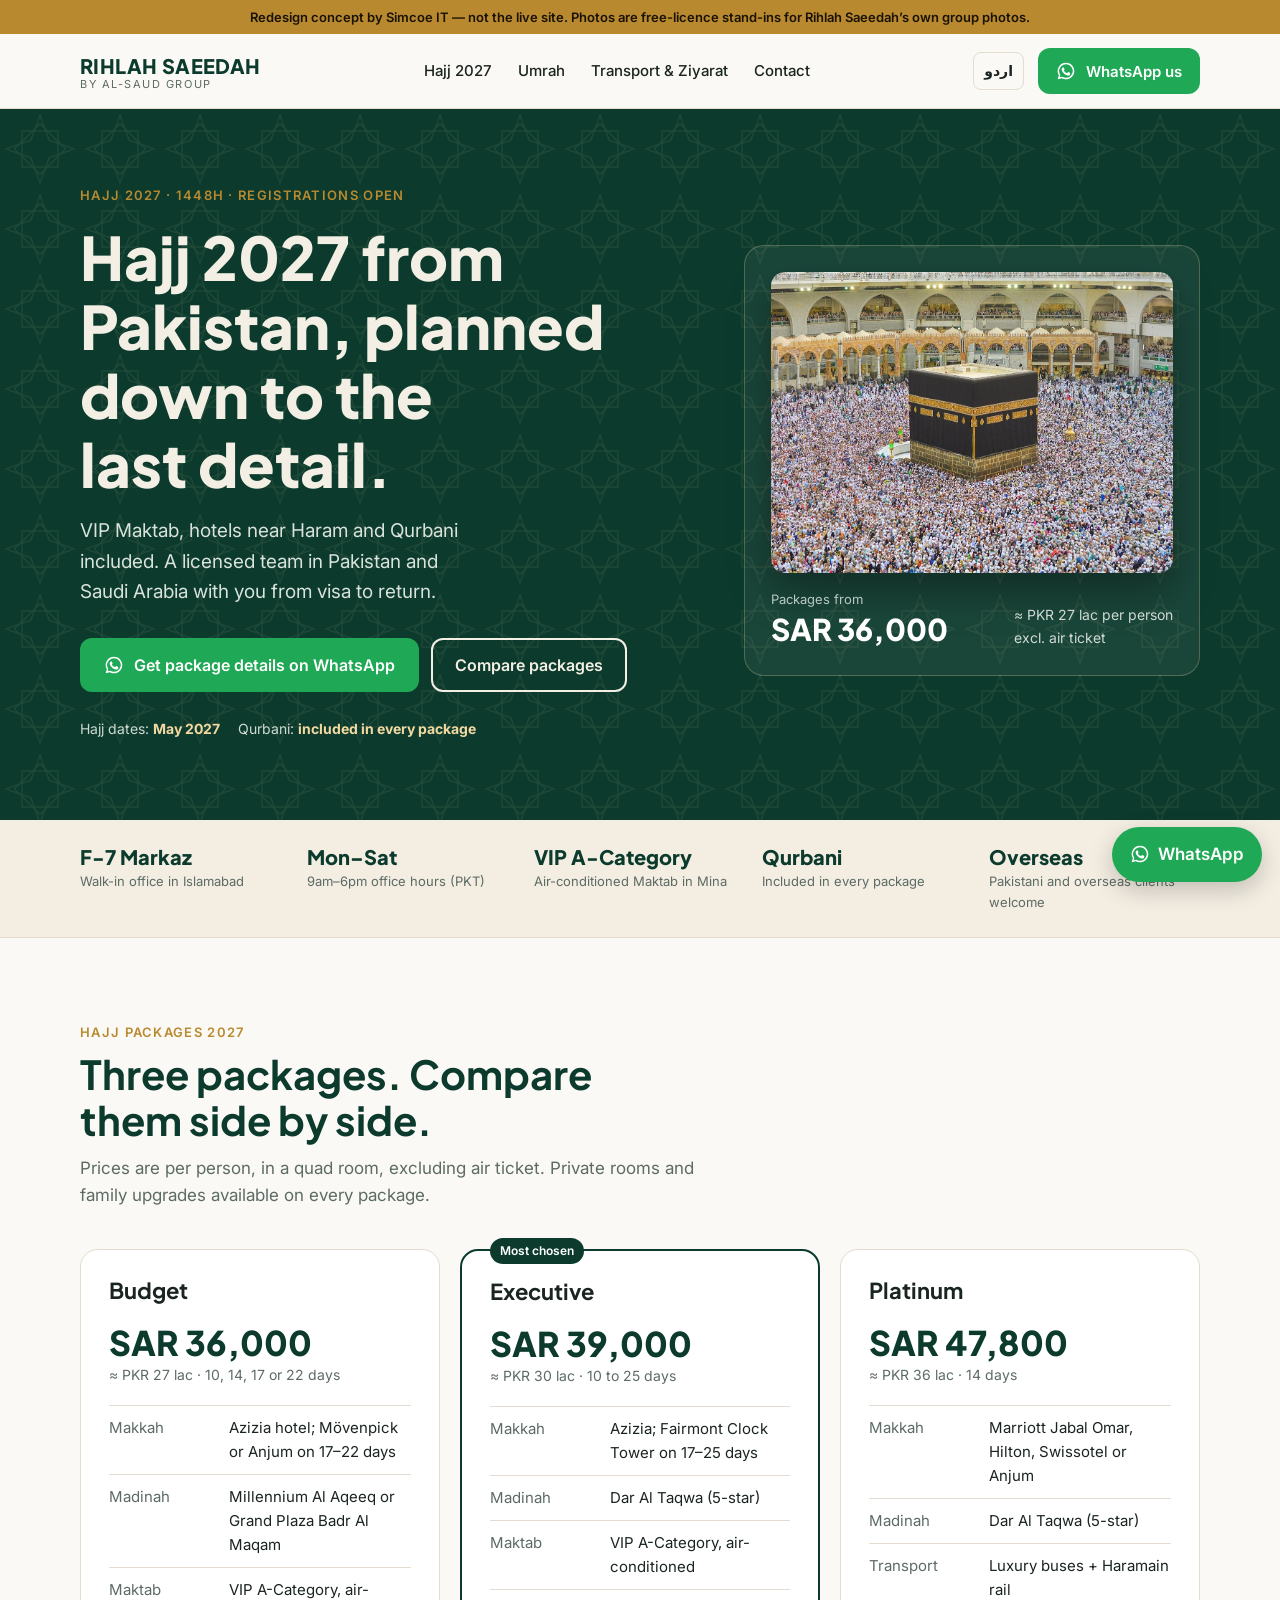
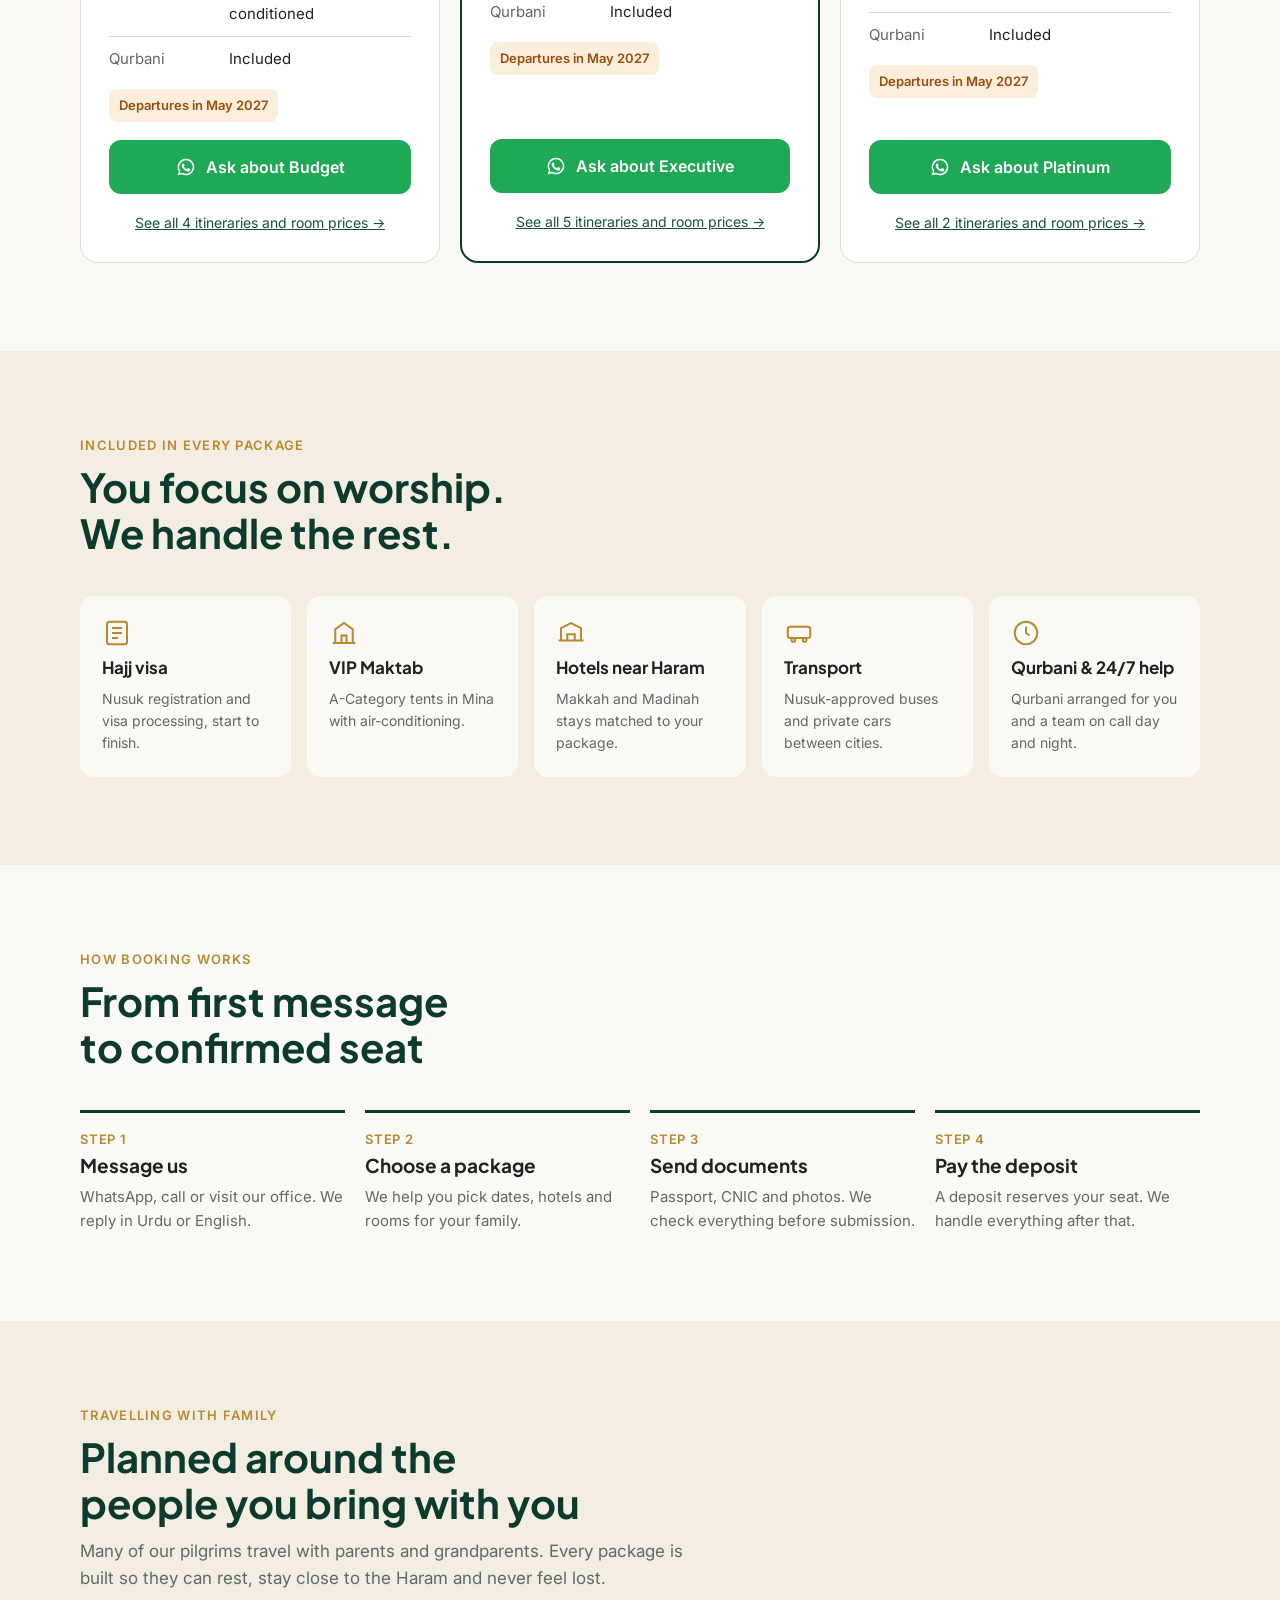
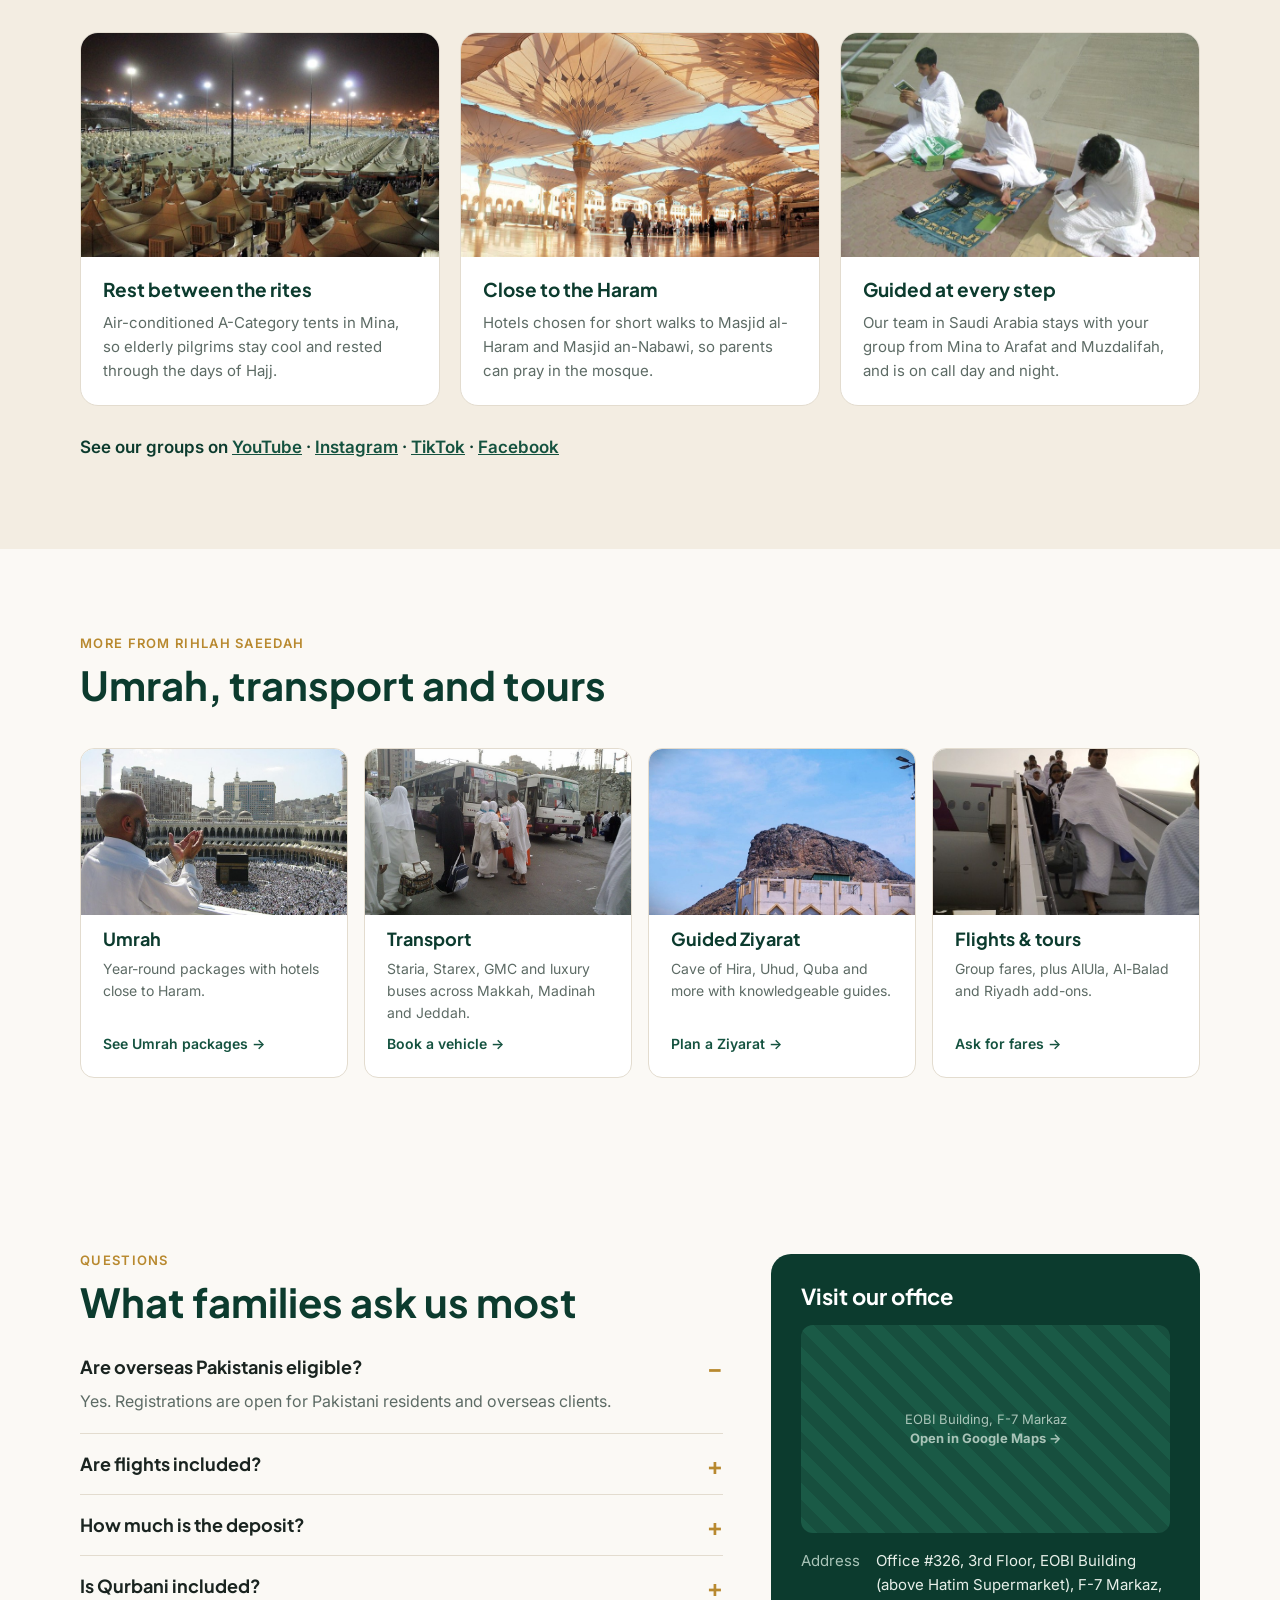
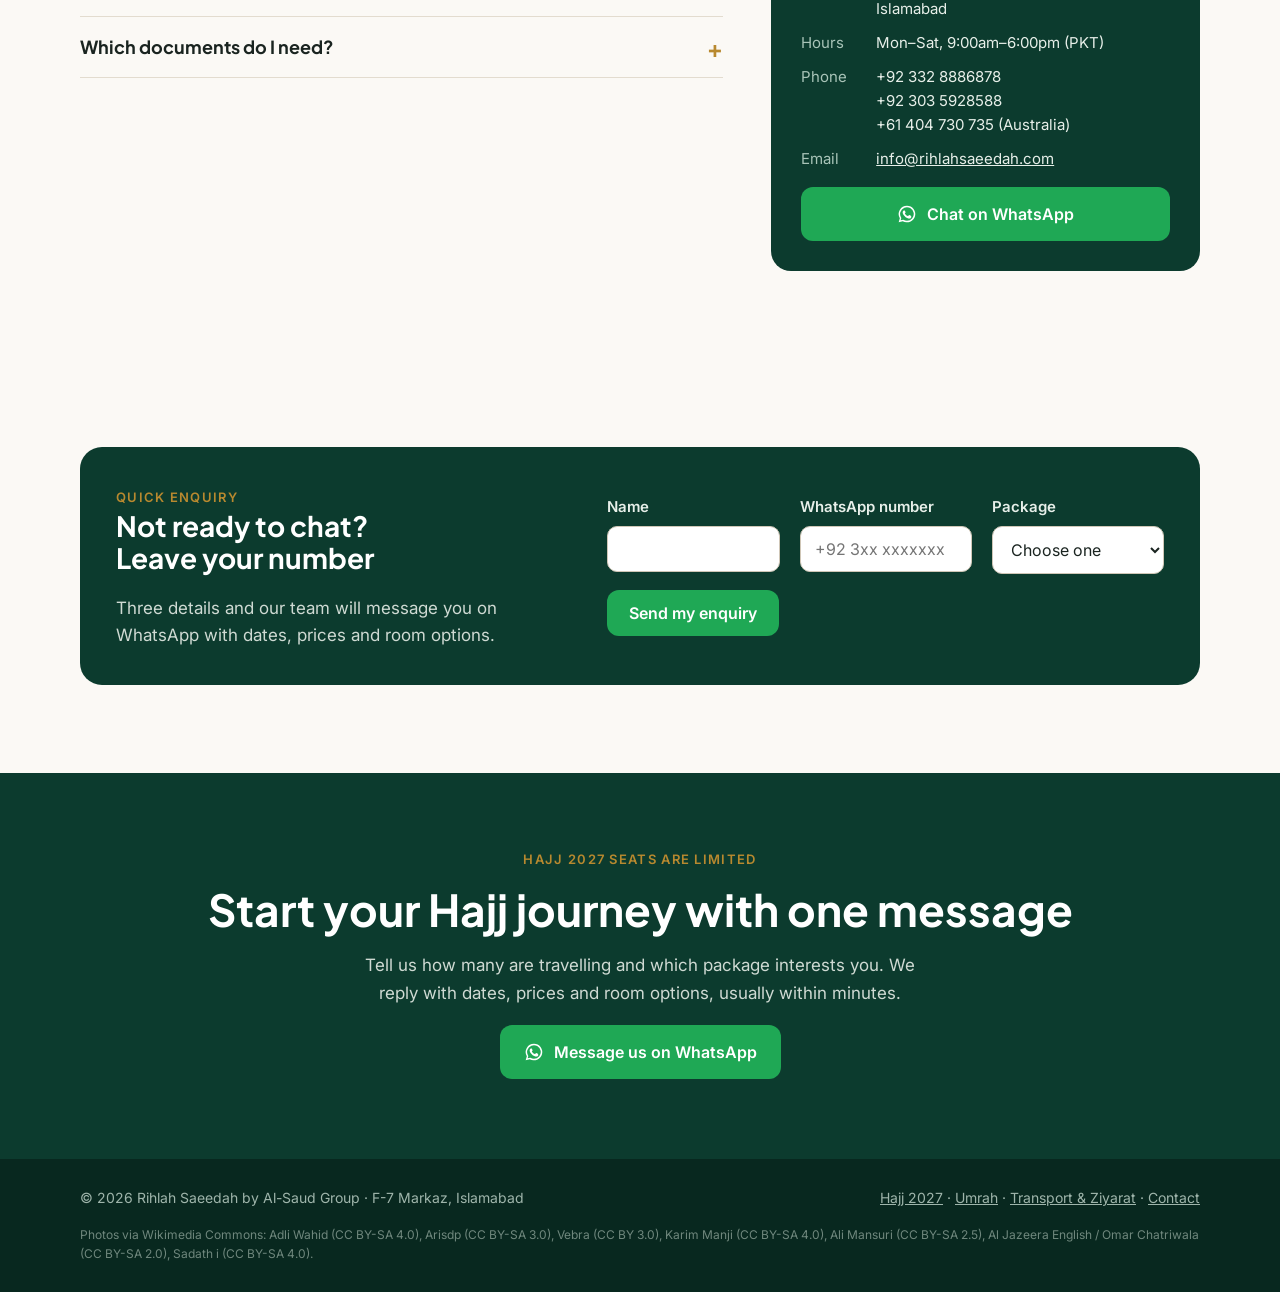
==== index.html @ 7eeea9f6 "first commit" ====
<!doctype html>
<html lang="en">
<meta charset="utf-8">
<meta name="viewport" content="width=device-width,initial-scale=1,viewport-fit=cover">
<title>Rihlah Saeedah Redesign Concept</title>
<meta name="description" content="Hajj 2027 packages from Pakistan, from SAR 36,000. VIP A-Category Maktab, hotels near Haram and Qurbani included. Office in F-7 Markaz, Islamabad.">
<meta property="og:title" content="Hajj Packages 2027 from Pakistan | Rihlah Saeedah">
<meta property="og:description" content="VIP Maktab, hotels near Haram and Qurbani included. Packages from SAR 36,000.">
<meta property="og:image" content="img/kaaba-hajj.jpg">
<link rel="preconnect" href="https://fonts.googleapis.com">
<link rel="stylesheet" href="https://fonts.googleapis.com/css2?family=Plus+Jakarta+Sans:wght@500;700;800&family=Inter:wght@400;500;600&display=swap">
<link rel="stylesheet" href="styles.css">
<meta name="robots" content="noindex, nofollow">
<!-- Visit tracking: Microsoft Clarity. Replace CLARITY_PROJECT_ID with your project ID. -->
<script>
(function(c,l,a,r,i,t,y){c[a]=c[a]||function(){(c[a].q=c[a].q||[]).push(arguments)};t=l.createElement(r);t.async=1;t.src="https://www.clarity.ms/tag/"+i;y=l.getElementsByTagName(r)[0];y.parentNode.insertBefore(t,y);})(window,document,"clarity","script","CLARITY_PROJECT_ID");
(function(){var k="demo_visitor",v=new URLSearchParams(location.search).get("v");try{if(v)sessionStorage.setItem(k,v);v=v||sessionStorage.getItem(k);}catch(e){}if(v)clarity("set","visitor",v);})();
</script>

<svg width="0" height="0" style="position:absolute" aria-hidden="true"><symbol id="wa" viewBox="0 0 24 24"><path fill="currentColor" d="M12 2a10 10 0 0 0-8.6 15.1L2 22l5-1.3A10 10 0 1 0 12 2zm0 18.2c-1.5 0-3-.4-4.3-1.2l-.3-.2-3 .8.8-2.9-.2-.3A8.2 8.2 0 1 1 12 20.2zm4.5-6.1c-.2-.1-1.5-.7-1.7-.8-.2-.1-.4-.1-.6.1l-.8 1c-.1.2-.3.2-.5.1a6.7 6.7 0 0 1-3.3-2.9c-.3-.4.2-.4.7-1.3.1-.2 0-.3 0-.4l-.8-1.8c-.2-.5-.4-.4-.6-.4h-.5c-.2 0-.4.1-.7.3-.2.3-.9.9-.9 2.2s.9 2.5 1 2.7c.1.2 1.8 2.8 4.4 3.9 1.6.7 2.3.8 3.1.6.5-.1 1.5-.6 1.7-1.2.2-.6.2-1.1.2-1.2-.1-.1-.3-.2-.5-.3z"/></symbol></svg>

<div class="concept">Redesign concept by Simcoe IT — not the live site. Photos are free-licence stand-ins for Rihlah Saeedah’s own group photos.</div>

<header class="top">
  <div class="in">
    <a class="brand" href="index.html"><b>RIHLAH SAEEDAH</b><span>by Al-Saud Group</span></a>
    <nav class="main" aria-label="Main">
      <a href="index.html#packages">Hajj 2027</a><a href="umrah.html">Umrah</a><a href="transport.html">Transport &amp; Ziyarat</a><a href="contact.html">Contact</a>
    </nav>
    <div class="hdr-actions">
      <a class="lang" href="#" lang="ur">اردو</a>
      <a class="btn btn-wa" target="_blank" rel="noopener" href="https://wa.me/923328886878?text=Assalam%20o%20Alaikum%2C%20I%20would%20like%20details%20of%20your%20Hajj%202027%20packages."><svg class="wa-ico"><use href="#wa"/></svg>WhatsApp us</a>
    </div>
  </div>
</header>

<section class="hero">
  <div class="in">
    <div>
      <span class="eyebrow">Hajj 2027 · 1448H · Registrations open</span>
      <h1>Hajj 2027 from Pakistan, planned down to the last detail.</h1>
      <p class="lead">VIP Maktab, hotels near Haram and Qurbani included. A licensed team in Pakistan and Saudi Arabia with you from visa to return.</p>
      <div class="ctas">
        <a class="btn btn-wa" target="_blank" rel="noopener" href="https://wa.me/923328886878?text=Assalam%20o%20Alaikum%2C%20I%20would%20like%20details%20of%20your%20Hajj%202027%20packages."><svg class="wa-ico"><use href="#wa"/></svg>Get package details on WhatsApp</a>
        <a class="btn btn-ghost" href="#packages">Compare packages</a>
      </div>
      <div class="deadline"><span>Hajj dates: <b>May 2027</b></span><span>Qurbani: <b>included in every package</b></span></div>
    </div>
    <div class="hero-card">
      <img class="photo" src="img/kaaba-hajj.jpg" width="1200" height="900" alt="Pilgrims performing tawaf around the Kaaba at Masjid al-Haram during Hajj">
      <div class="from"><div><small>Packages from</small><strong>SAR 36,000</strong></div><em>≈ PKR 27 lac per person<br>excl. air ticket</em></div>
    </div>
  </div>
</section>

<div class="trust">
  <div class="in">
    <div><b>F-7 Markaz</b><span>Walk-in office in Islamabad</span></div>
    <div><b>Mon–Sat</b><span>9am–6pm office hours (PKT)</span></div>
    <div><b>VIP A-Category</b><span>Air-conditioned Maktab in Mina</span></div>
    <div><b>Qurbani</b><span>Included in every package</span></div>
    <div><b>Overseas</b><span>Pakistani and overseas clients welcome</span></div>
  </div>
</div>

<section class="band" id="packages">
  <div class="in">
    <div class="head">
      <span class="eyebrow">Hajj packages 2027</span>
      <h2>Three packages. Compare them side by side.</h2>
      <p>Prices are per person, in a quad room, excluding air ticket. Private rooms and family upgrades available on every package.</p>
    </div>
    <div class="tiers">
      <article class="tier">
        <h3>Budget</h3>
        <div class="price"><b>SAR 36,000</b><span>≈ PKR 27 lac · 10, 14, 17 or 22 days</span></div>
        <ul>
          <li><i>Makkah</i>Azizia hotel; Mövenpick or Anjum on 17–22 days</li>
          <li><i>Madinah</i>Millennium Al Aqeeq or Grand Plaza Badr Al Maqam</li>
          <li><i>Maktab</i>VIP A-Category, air-conditioned</li>
          <li><i>Qurbani</i>Included</li>
        </ul>
        <span class="seats">Departures in May 2027</span>
        <a class="btn btn-wa" target="_blank" rel="noopener" href="https://wa.me/923328886878?text=Assalam%20o%20Alaikum%2C%20I%20would%20like%20details%20of%20the%20Hajj%202027%20Budget%20package."><svg class="wa-ico"><use href="#wa"/></svg>Ask about Budget</a>
        <a class="more" href="hajj-budget.html">See all 4 itineraries and room prices →</a>
      </article>
      <article class="tier feat">
        <h3>Executive</h3>
        <div class="price"><b>SAR 39,000</b><span>≈ PKR 30 lac · 10 to 25 days</span></div>
        <ul>
          <li><i>Makkah</i>Azizia; Fairmont Clock Tower on 17–25 days</li>
          <li><i>Madinah</i>Dar Al Taqwa (5-star)</li>
          <li><i>Maktab</i>VIP A-Category, air-conditioned</li>
          <li><i>Qurbani</i>Included</li>
        </ul>
        <span class="seats">Departures in May 2027</span>
        <a class="btn btn-wa" target="_blank" rel="noopener" href="https://wa.me/923328886878?text=Assalam%20o%20Alaikum%2C%20I%20would%20like%20details%20of%20the%20Hajj%202027%20Executive%20package."><svg class="wa-ico"><use href="#wa"/></svg>Ask about Executive</a>
        <a class="more" href="hajj-executive.html">See all 5 itineraries and room prices →</a>
      </article>
      <article class="tier">
        <h3>Platinum</h3>
        <div class="price"><b>SAR 47,800</b><span>≈ PKR 36 lac · 14 days</span></div>
        <ul>
          <li><i>Makkah</i>Marriott Jabal Omar, Hilton, Swissotel or Anjum</li>
          <li><i>Madinah</i>Dar Al Taqwa (5-star)</li>
          <li><i>Transport</i>Luxury buses + Haramain rail</li>
          <li><i>Qurbani</i>Included</li>
        </ul>
        <span class="seats">Departures in May 2027</span>
        <a class="btn btn-wa" target="_blank" rel="noopener" href="https://wa.me/923328886878?text=Assalam%20o%20Alaikum%2C%20I%20would%20like%20details%20of%20the%20Hajj%202027%20Platinum%20package."><svg class="wa-ico"><use href="#wa"/></svg>Ask about Platinum</a>
        <a class="more" href="hajj-platinum.html">See all 2 itineraries and room prices →</a>
      </article>
    </div>
  </div>
</section>

<section class="band included">
  <div class="in">
    <div class="head"><span class="eyebrow">Included in every package</span><h2>You focus on worship. We handle the rest.</h2></div>
    <div class="inc-grid">
      <div class="inc"><svg viewBox="0 0 24 24" fill="none" stroke="currentColor" stroke-width="1.6"><rect x="4" y="3" width="16" height="18" rx="2"/><path d="M8 8h8M8 12h8M8 16h5"/></svg><h3>Hajj visa</h3><p>Nusuk registration and visa processing, start to finish.</p></div>
      <div class="inc"><svg viewBox="0 0 24 24" fill="none" stroke="currentColor" stroke-width="1.6"><path d="M3 20h18M5 20V9l7-5 7 5v11M10 20v-6h4v6"/></svg><h3>VIP Maktab</h3><p>A-Category tents in Mina with air-conditioning.</p></div>
      <div class="inc"><svg viewBox="0 0 24 24" fill="none" stroke="currentColor" stroke-width="1.6"><path d="M4 18V8l8-4 8 4v10M2 18h20M9 18v-5h6v5"/></svg><h3>Hotels near Haram</h3><p>Makkah and Madinah stays matched to your package.</p></div>
      <div class="inc"><svg viewBox="0 0 24 24" fill="none" stroke="currentColor" stroke-width="1.6"><rect x="3" y="7" width="18" height="9" rx="2"/><circle cx="7.5" cy="17.5" r="1.5"/><circle cx="16.5" cy="17.5" r="1.5"/></svg><h3>Transport</h3><p>Nusuk-approved buses and private cars between cities.</p></div>
      <div class="inc"><svg viewBox="0 0 24 24" fill="none" stroke="currentColor" stroke-width="1.6"><circle cx="12" cy="12" r="9"/><path d="M12 7v5l3 2"/></svg><h3>Qurbani &amp; 24/7 help</h3><p>Qurbani arranged for you and a team on call day and night.</p></div>
    </div>
  </div>
</section>

<section class="band">
  <div class="in">
    <div class="head"><span class="eyebrow">How booking works</span><h2>From first message to confirmed seat</h2></div>
    <div class="steps">
      <div class="step"><h3>Message us</h3><p>WhatsApp, call or visit our office. We reply in Urdu or English.</p></div>
      <div class="step"><h3>Choose a package</h3><p>We help you pick dates, hotels and rooms for your family.</p></div>
      <div class="step"><h3>Send documents</h3><p>Passport, CNIC and photos. We check everything before submission.</p></div>
      <div class="step"><h3>Pay the deposit</h3><p>A deposit reserves your seat. We handle everything after that.</p></div>
    </div>
  </div>
</section>

<section class="band" id="reviews" style="background:var(--sand)">
  <div class="in">
    <div class="head"><span class="eyebrow">Travelling with family</span><h2>Planned around the people you bring with you</h2><p>Many of our pilgrims travel with parents and grandparents. Every package is built so they can rest, stay close to the Haram and never feel lost.</p></div>
    <div class="reviews">
      <article class="review"><img class="photo" src="img/mina.jpg" alt="Air-conditioned tents in Mina lit up at night" loading="lazy"><div class="t"><h3>Rest between the rites</h3><p>Air-conditioned A-Category tents in Mina, so elderly pilgrims stay cool and rested through the days of Hajj.</p></div></article>
      <article class="review"><img class="photo" src="img/nabawi.jpg" alt="Courtyard umbrellas at Masjid an-Nabawi, Madinah" loading="lazy"><div class="t"><h3>Close to the Haram</h3><p>Hotels chosen for short walks to Masjid al-Haram and Masjid an-Nabawi, so parents can pray in the mosque.</p></div></article>
      <article class="review"><img class="photo" src="img/arafat.jpg" alt="Young pilgrims in ihram reading Quran during Hajj" loading="lazy"><div class="t"><h3>Guided at every step</h3><p>Our team in Saudi Arabia stays with your group from Mina to Arafat and Muzdalifah, and is on call day and night.</p></div></article>
    </div>
    <p class="social">See our groups on <a href="https://youtube.com/@rihlahsaeedah">YouTube</a> · <a href="https://www.instagram.com/rihlahsaeedah">Instagram</a> · <a href="https://www.tiktok.com/@rihlah.saeedah">TikTok</a> · <a href="https://www.facebook.com/share/1G5WiChnpU/">Facebook</a></p>
  </div>
</section>

<section class="band" id="services">
  <div class="in">
    <div class="head"><span class="eyebrow">More from Rihlah Saeedah</span><h2>Umrah, transport and tours</h2></div>
    <div class="svc">
      <a href="umrah.html"><img src="img/supplicating.jpg" alt="Pilgrim making dua overlooking the Kaaba" loading="lazy"><h3>Umrah</h3><p>Year-round packages with hotels close to Haram.</p><span>See Umrah packages →</span></a>
      <a href="transport.html#vehicles"><img src="img/buses.jpg" alt="Pilgrims boarding buses in Makkah" loading="lazy"><h3>Transport</h3><p>Staria, Starex, GMC and luxury buses across Makkah, Madinah and Jeddah.</p><span>Book a vehicle →</span></a>
      <a href="transport.html#ziyarat"><img src="img/hira.jpg" alt="Jabal al-Nour, home of the Cave of Hira" loading="lazy"><h3>Guided Ziyarat</h3><p>Cave of Hira, Uhud, Quba and more with knowledgeable guides.</p><span>Plan a Ziyarat →</span></a>
      <a href="transport.html#tickets"><img src="img/jeddah.jpg" alt="Pilgrims in ihram arriving by plane in Jeddah" loading="lazy"><h3>Flights &amp; tours</h3><p>Group fares, plus AlUla, Al-Balad and Riyadh add-ons.</p><span>Ask for fares →</span></a>
    </div>
  </div>
</section>

<section class="band" id="visit">
  <div class="in two">
    <div>
      <div class="head" style="margin-bottom:12px"><span class="eyebrow">Questions</span><h2>What families ask us most</h2></div>
      <details open><summary>Are overseas Pakistanis eligible?</summary><p>Yes. Registrations are open for Pakistani residents and overseas clients.</p></details>
      <details><summary>Are flights included?</summary><p>Package prices exclude air tickets. We book group fares for you and confirm them separately.</p></details>
      <details><summary>How much is the deposit?</summary><p>A non-refundable deposit secures your booking. We confirm the exact amount and balance schedule for your package when you book.</p></details>
      <details><summary>Is Qurbani included?</summary><p>Yes, Qurbani is included in every package.</p></details>
      <details><summary>Which documents do I need?</summary><p>A machine-readable passport valid until 15 December 2027, CNIC or NICOP, your full address and contact details, next of kin’s CNIC and contact details, 4 photos (4x3 cm) and your blood group.</p></details>
    </div>
    <aside class="visit">
      <h3>Visit our office</h3>
      <a class="map" href="https://www.google.com/maps/search/?api=1&query=EOBI%20Building%2C%20F-7%20Markaz%2C%20Islamabad" target="_blank" rel="noopener"><span>EOBI Building, F-7 Markaz<br><b>Open in Google Maps →</b></span></a>
      <dl>
        <dt>Address</dt><dd>Office #326, 3rd Floor, EOBI Building (above Hatim Supermarket), F-7 Markaz, Islamabad</dd>
        <dt>Hours</dt><dd>Mon–Sat, 9:00am–6:00pm (PKT)</dd>
        <dt>Phone</dt><dd>+92 332 8886878<br>+92 303 5928588<br>+61 404 730 735 (Australia)</dd>
        <dt>Email</dt><dd><a href="mailto:info@rihlahsaeedah.com">info@rihlahsaeedah.com</a></dd>
      </dl>
      <a class="btn btn-wa" target="_blank" rel="noopener" href="https://wa.me/923328886878?text=Assalam%20o%20Alaikum%2C%20I%20would%20like%20details%20of%20your%20Hajj%202027%20packages." style="justify-content:center"><svg class="wa-ico"><use href="#wa"/></svg>Chat on WhatsApp</a>
    </aside>
  </div>
</section>

<section class="band" id="enquire">
  <div class="in"><div class="quick">
    <div><span class="eyebrow">Quick enquiry</span><h2>Not ready to chat? Leave your number</h2><p>Three details and our team will message you on WhatsApp with dates, prices and room options.</p></div>
    <div>
      <form class="enquiry" novalidate>
        <div class="fields">
          <label for="q-name">Name<input id="q-name" name="name" autocomplete="name" required></label>
          <label for="q-phone">WhatsApp number<input id="q-phone" name="phone" type="tel" inputmode="tel" placeholder="+92 3xx xxxxxxx" autocomplete="tel" required></label>
          <label for="q-pkg">Package<select id="q-pkg" name="package" required><option value="">Choose one</option><option>Budget</option><option>Executive</option><option>Platinum</option><option>Umrah</option><option>Not sure yet</option></select></label>
        </div>
        <button class="btn btn-wa" type="submit">Send my enquiry</button>
      </form>
      <div class="sent" hidden role="status"><h2>Thank you, <span class="who">there</span></h2><p>Your enquiry has reached our team. We will message you on WhatsApp soon.</p></div>
    </div>
  </div></div>
</section>

<section class="final">
  <div class="in">
    <span class="eyebrow">Hajj 2027 seats are limited</span>
    <h2>Start your Hajj journey with one message</h2>
    <p>Tell us how many are travelling and which package interests you. We reply with dates, prices and room options, usually within minutes.</p>
    <a class="btn btn-wa" target="_blank" rel="noopener" href="https://wa.me/923328886878?text=Assalam%20o%20Alaikum%2C%20I%20would%20like%20details%20of%20your%20Hajj%202027%20packages."><svg class="wa-ico"><use href="#wa"/></svg>Message us on WhatsApp</a>
  </div>
</section>

<footer><div class="in"><span>© 2026 Rihlah Saeedah by Al-Saud Group · F-7 Markaz, Islamabad</span><span><a href="index.html#packages">Hajj 2027</a> · <a href="umrah.html">Umrah</a> · <a href="transport.html">Transport &amp; Ziyarat</a> · <a href="contact.html">Contact</a></span><span class="credits">Photos via Wikimedia Commons: Adli Wahid (CC BY-SA 4.0), Arisdp (CC BY-SA 3.0), Vebra (CC BY 3.0), Karim Manji (CC BY-SA 4.0), Ali Mansuri (CC BY-SA 2.5), Al Jazeera English / Omar Chatriwala (CC BY-SA 2.0), Sadath i (CC BY-SA 4.0).</span></div></footer>

<a class="float-wa" target="_blank" rel="noopener" href="https://wa.me/923328886878?text=Assalam%20o%20Alaikum%2C%20I%20would%20like%20details%20of%20your%20Hajj%202027%20packages." aria-label="WhatsApp us"><svg class="wa-ico"><use href="#wa"/></svg><span>WhatsApp</span></a>
<script>
document.querySelectorAll('form.enquiry').forEach(function(f){f.addEventListener('submit',function(ev){ev.preventDefault();if(!f.reportValidity())return;var n=(f.querySelector('[name=name]')||{}).value||'';f.hidden=true;var ok=f.parentNode.querySelector('.sent');ok.hidden=false;var nm=ok.querySelector('.who');if(nm)nm.textContent=n.split(' ')[0]||'there';});});
</script>
---- styles.css ----
/* Concept: WhatsApp-first Hajj homepage. Deep green + warm sand + gold, geometric star pattern used only in hero and final CTA */
:root{
  --green:#0c3b2e; --green-2:#14523f; --sand:#f3ede2; --paper:#fbf9f5; --ink:#1a2420; --muted:#5d6b65; --line:#e3dccf;
  --gold:#b8892f; --wa:#1fa855;
  --display:"Plus Jakarta Sans",system-ui,sans-serif; --body:"Inter",system-ui,sans-serif;
}
*{box-sizing:border-box}
html{scroll-behavior:smooth}
body{margin:0;background:var(--paper);color:var(--ink);font:17px/1.6 var(--body)}
img{max-width:100%}
h1,h2,h3{font-family:var(--display);margin:0;line-height:1.15;text-wrap:balance}
p{margin:0}
a{color:inherit}
.in{max-width:1160px;margin:0 auto;padding-left:max(20px,env(safe-area-inset-left));padding-right:max(20px,env(safe-area-inset-right))}
.eyebrow{font:600 13px/1 var(--body);letter-spacing:.1em;text-transform:uppercase;color:var(--gold)}
.btn{display:inline-flex;align-items:center;gap:10px;padding:15px 22px;border-radius:12px;font:600 16px/1 var(--body);text-decoration:none;border:2px solid transparent;cursor:pointer}
.btn:focus-visible{outline:3px solid var(--gold);outline-offset:2px}
.btn-wa{background:var(--wa);color:#fff}
.btn-ghost{border-color:currentColor}
.wa-ico{width:20px;height:20px;flex:none}
.concept{background:var(--gold);color:#1a1205;text-align:center;font:600 13px/1.4 var(--body);padding:8px 16px}

/* header */
header.top{background:var(--paper);border-bottom:1px solid var(--line);position:sticky;top:0;z-index:20}
header.top .in{display:flex;align-items:center;justify-content:space-between;gap:20px;padding-block:14px}
.brand{display:flex;flex-direction:column;line-height:1.1;text-decoration:none}
.brand b{font:800 20px var(--display);color:var(--green);letter-spacing:.02em}
.brand span{font-size:11px;letter-spacing:.14em;text-transform:uppercase;color:var(--muted)}
nav.main{display:flex;gap:26px;font-weight:500;font-size:15px}
nav.main a{text-decoration:none}
nav.main a:hover{color:var(--green-2)}
.hdr-actions{display:flex;align-items:center;gap:14px}
.lang{font-size:14px;font-weight:600;border:1px solid var(--line);border-radius:8px;padding:7px 10px;text-decoration:none}
.hdr-actions .btn{padding:11px 16px;font-size:15px}

/* hero */
.hero{background:var(--green);color:#f4efe4;position:relative;overflow:hidden}
.hero::before{content:"";position:absolute;inset:0;opacity:.09;background-image:url("data:image/svg+xml,%3Csvg xmlns='http://www.w3.org/2000/svg' width='80' height='80' viewBox='0 0 80 80'%3E%3Cg fill='none' stroke='%23f3d9a0' stroke-width='1.2'%3E%3Cpath d='M40 6l9 25 25 9-25 9-9 25-9-25-25-9 25-9z'/%3E%3Crect x='22' y='22' width='36' height='36' transform='rotate(45 40 40)'/%3E%3Crect x='22' y='22' width='36' height='36'/%3E%3C/g%3E%3C/svg%3E")}
.hero .in{position:relative;display:grid;grid-template-columns:1.15fr .85fr;gap:48px;align-items:center;padding-block:72px 80px}
.hero h1{font-size:clamp(36px,5.4vw,60px);font-weight:800;margin-top:14px}
.hero p.lead{font-size:19px;color:#d9e3dc;max-width:34ch;margin-top:18px}
.hero .ctas{display:flex;flex-wrap:wrap;gap:12px;margin-top:30px}
.hero .btn-ghost{color:#f4efe4}
.deadline{margin-top:26px;display:flex;flex-wrap:wrap;gap:8px 18px;font-size:14px;color:#cfdad3}
.deadline b{color:#f3d9a0}
.hero-card{background:rgba(255,255,255,.06);border:1px solid rgba(243,217,160,.25);border-radius:20px;padding:26px;display:flex;flex-direction:column;gap:16px}
.photo{aspect-ratio:4/3;border-radius:14px;background:linear-gradient(160deg,#2a6b55,#0a2a20);display:grid;place-items:center;color:#a9c4b8;font-size:13px;text-align:center;padding:16px}
.from{display:flex;justify-content:space-between;align-items:end;gap:12px}
.from small{display:block;font-size:13px;color:#b9c9c1}
.from strong{font:800 30px var(--display);color:#fff}
.from em{font-style:normal;font-size:14px;color:#cfdad3}

/* trust */
.trust{background:var(--sand);border-bottom:1px solid var(--line)}
.trust .in{display:grid;grid-template-columns:repeat(5,1fr);gap:16px;padding-block:24px}
.trust div{display:flex;flex-direction:column;gap:2px}
.trust b{font:800 20px var(--display);color:var(--green)}
.trust span{font-size:13px;color:var(--muted)}

section.band{padding-block:88px}
.head{display:flex;flex-direction:column;gap:12px;max-width:640px;margin-bottom:40px}
.head h2{font-size:clamp(28px,3.6vw,40px);color:var(--green)}
.head p{color:var(--muted)}

/* packages */
.tiers{display:grid;grid-template-columns:repeat(3,1fr);gap:20px;align-items:stretch}
.tier{background:#fff;border:1px solid var(--line);border-radius:18px;padding:28px;display:flex;flex-direction:column;gap:18px}
.tier.feat{border:2px solid var(--green);position:relative}
.tier.feat::after{content:"Most chosen";position:absolute;top:-13px;left:28px;background:var(--green);color:#fff;font:600 12px/1 var(--body);padding:7px 10px;border-radius:999px}
.tier h3{font-size:22px}
.tier .price b{font:800 34px var(--display);color:var(--green)}
.tier .price span{display:block;font-size:14px;color:var(--muted)}
.tier ul{list-style:none;margin:0;padding:0;display:flex;flex-direction:column;gap:10px;font-size:15px}
.tier li{display:grid;grid-template-columns:110px 1fr;gap:10px;border-top:1px solid var(--line);padding-top:10px}
.tier li i{font-style:normal;color:var(--muted)}
.tier .btn{justify-content:center;margin-top:auto}
.tier a.more{font-size:14px;text-align:center;color:var(--green-2)}
.seats{font-size:13px;font-weight:600;color:#9b4d0b;background:#fbeedd;border-radius:8px;padding:6px 10px;width:fit-content}

/* included */
.included{background:var(--sand)}
.inc-grid{display:grid;grid-template-columns:repeat(5,1fr);gap:16px}
.inc{background:var(--paper);border-radius:14px;padding:22px;display:flex;flex-direction:column;gap:10px}
.inc svg{width:30px;height:30px;color:var(--gold)}
.inc h3{font-size:17px}
.inc p{font-size:14px;color:var(--muted)}

/* steps */
.steps{display:grid;grid-template-columns:repeat(4,1fr);gap:20px;counter-reset:s}
.step{border-top:3px solid var(--green);padding-top:18px;display:flex;flex-direction:column;gap:8px}
.step::before{counter-increment:s;content:"Step " counter(s);font:600 13px var(--body);color:var(--gold);letter-spacing:.06em;text-transform:uppercase}
.step h3{font-size:19px}
.step p{font-size:15px;color:var(--muted)}

/* reviews */
.reviews{display:grid;grid-template-columns:repeat(3,1fr);gap:20px}
.review{background:#fff;border:1px solid var(--line);border-radius:18px;overflow:hidden;display:flex;flex-direction:column}
.review .photo{border-radius:0;aspect-ratio:16/10}
img.photo{display:block;width:100%;height:auto;object-fit:cover;padding:0;background:#0a2a20}
.hero-card img.photo{box-shadow:0 18px 40px rgba(0,0,0,.35)}
.vid{position:relative;display:block}
.vid::after{content:"";position:absolute;left:50%;top:50%;width:58px;height:58px;margin:-29px 0 0 -29px;border-radius:50%;background:rgba(12,59,46,.82) url("data:image/svg+xml,%3Csvg xmlns='http://www.w3.org/2000/svg' viewBox='0 0 24 24'%3E%3Cpath fill='%23fff' d='M9 7l9 5-9 5z'/%3E%3C/svg%3E") center/26px no-repeat;box-shadow:0 6px 18px rgba(0,0,0,.3)}
.svc a img{display:block;width:calc(100% + 44px);margin:-22px -22px 6px;aspect-ratio:16/10;object-fit:cover;border-radius:13px 13px 0 0;max-width:none}
.svc a{overflow:hidden}
.credits{flex-basis:100%;font-size:12px;color:#6f877d}
.review div.t{padding:22px;display:flex;flex-direction:column;gap:10px}
.review h3{font-size:19px;color:var(--green)}
.review div.t p{font-size:15px;color:var(--muted)}
.social{margin-top:28px;font-weight:600;color:var(--green)}
.social a{color:var(--green-2)}
.review q{font-size:16px}
.review small{color:var(--muted)}
.stars{color:var(--gold);letter-spacing:2px}

/* more services */
.svc{display:grid;grid-template-columns:repeat(4,1fr);gap:16px}
.svc a{background:#fff;border:1px solid var(--line);border-radius:14px;padding:22px;text-decoration:none;display:flex;flex-direction:column;gap:8px}
.svc a:hover{border-color:var(--green)}
.svc h3{font-size:18px;color:var(--green)}
.svc p{font-size:14px;color:var(--muted)}
.svc span{font-size:14px;font-weight:600;color:var(--green-2);margin-top:auto}

/* faq + visit */
.two{display:grid;grid-template-columns:1.2fr .8fr;gap:48px}
details{border-bottom:1px solid var(--line);padding:18px 0}
summary{font:700 18px var(--display);cursor:pointer;list-style:none;display:flex;justify-content:space-between;gap:16px}
summary::after{content:"+";color:var(--gold);font-size:24px;line-height:1}
details[open] summary::after{content:"–"}
details p{color:var(--muted);margin-top:10px;font-size:16px}
.visit{background:var(--green);color:#e7efe9;border-radius:20px;padding:30px;display:flex;flex-direction:column;gap:16px;height:fit-content}
.visit h3{color:#fff;font-size:22px}
.visit dl{margin:0;display:grid;grid-template-columns:auto 1fr;gap:10px 16px;font-size:15px}
.visit dt{color:#a9c4b8}
.visit dd{margin:0}
.map{text-decoration:none;text-align:center;line-height:1.5;aspect-ratio:16/9;border-radius:12px;background:repeating-linear-gradient(45deg,#1a5a46 0 12px,#174f3e 12px 24px);display:grid;place-items:center;font-size:13px;color:#a9c4b8}

/* final */
.final{background:var(--green);color:#f4efe4;text-align:center;position:relative;overflow:hidden}
.final::before{content:"";position:absolute;inset:0;opacity:.07;background-image:inherit}
.final .in{display:flex;flex-direction:column;align-items:center;gap:18px;padding-block:80px}
.final h2{font-size:clamp(28px,4vw,44px);color:#fff}
.final p{color:#cfdad3;max-width:52ch}
footer{background:#08281f;color:#9fb5ab;font-size:14px}
footer .in{display:flex;flex-wrap:wrap;justify-content:space-between;gap:16px;padding-block:28px}

.float-wa{position:fixed;right:max(18px,env(safe-area-inset-right));bottom:max(18px,env(safe-area-inset-bottom));background:var(--wa);color:#fff;border-radius:999px;padding:14px 18px;display:flex;align-items:center;gap:8px;font-weight:600;text-decoration:none;box-shadow:0 8px 24px rgba(0,0,0,.2);z-index:30}

@media (max-width:980px){
  nav.main{display:none}
  .hero .in,.two{grid-template-columns:1fr}
  .tiers,.reviews{grid-template-columns:1fr}
  .inc-grid{grid-template-columns:repeat(2,1fr)}
  .steps,.svc{grid-template-columns:repeat(2,1fr)}
  .trust .in{grid-template-columns:repeat(3,1fr)}
}
@media (max-width:560px){
  .hero .in{padding-block:44px 52px}
  .hdr-actions .btn{display:none}
  .trust .in{grid-template-columns:repeat(2,1fr)}
  .steps,.svc,.inc-grid{grid-template-columns:1fr}
  section.band{padding-block:60px}
  .float-wa span{display:none}
}
@media (prefers-reduced-motion:reduce){html{scroll-behavior:auto}}

/* ---- inner pages ---- */
nav.main a[aria-current]{color:var(--green);font-weight:700;box-shadow:inset 0 -2px 0 var(--gold)}
footer a{color:inherit}
.phero{background:var(--green);color:#f4efe4;position:relative;overflow:hidden}
.phero::before{content:"";position:absolute;inset:0;opacity:.09;background-image:url("data:image/svg+xml,%3Csvg xmlns='http://www.w3.org/2000/svg' width='80' height='80' viewBox='0 0 80 80'%3E%3Cg fill='none' stroke='%23f3d9a0' stroke-width='1.2'%3E%3Cpath d='M40 6l9 25 25 9-25 9-9 25-9-25-25-9 25-9z'/%3E%3Crect x='22' y='22' width='36' height='36' transform='rotate(45 40 40)'/%3E%3Crect x='22' y='22' width='36' height='36'/%3E%3C/g%3E%3C/svg%3E")}
.phero .in{position:relative;display:grid;grid-template-columns:1.2fr .8fr;gap:48px;align-items:center;padding-block:48px 60px}
.phero h1{font-size:clamp(32px,4.6vw,52px);font-weight:800;margin-top:12px}
.phero .lead{font-size:18px;color:#d9e3dc;margin-top:14px;max-width:52ch}
.phero .ctas{display:flex;flex-wrap:wrap;gap:12px;margin-top:26px}
.phero .btn-ghost{color:#f4efe4}
.phero img.photo{border-radius:16px;box-shadow:0 18px 40px rgba(0,0,0,.35)}
.crumbs{font-size:14px;color:#a9c4b8;margin-bottom:18px}
.crumbs a{color:#d9e3dc}
.facts{display:grid;grid-template-columns:repeat(2,1fr);gap:12px;margin-top:26px}
.facts div{background:rgba(255,255,255,.07);border:1px solid rgba(243,217,160,.22);border-radius:12px;padding:12px 14px}
.facts small{display:block;font-size:12px;letter-spacing:.08em;text-transform:uppercase;color:#cdb47d}
.facts b{font:700 16px/1.35 var(--display);color:#fff}
.chips{background:var(--paper);border-bottom:1px solid var(--line);position:sticky;top:73px;z-index:15}
.chips .in{display:flex;gap:10px;align-items:center;overflow-x:auto;padding-block:12px;scrollbar-width:none}
.chips span{font-size:13px;color:var(--muted);white-space:nowrap;margin-right:4px}
.chips a{flex:none;text-decoration:none;border:1px solid var(--line);background:#fff;border-radius:999px;padding:8px 14px;font-weight:600;font-size:14px;color:var(--green);white-space:nowrap}
.chips a small{font-weight:500;color:var(--muted);margin-left:6px}
.chips a:hover{border-color:var(--green)}
.itins{display:flex;flex-direction:column;gap:28px}
.itin{background:#fff;border:1px solid var(--line);border-radius:20px;overflow:hidden;scroll-margin-top:140px}
.itin-head{display:flex;justify-content:space-between;align-items:end;gap:20px;flex-wrap:wrap;padding:26px 28px;border-bottom:1px solid var(--line);background:linear-gradient(180deg,#fff,#fcfaf6)}
.itin-head h2{font-size:30px;color:var(--green);margin-top:6px}
.itin-price{text-align:right}
.itin-price small{display:block;font-size:13px;color:var(--muted)}
.itin-price b{font:800 28px var(--display);color:var(--green)}
.itin-body{display:grid;grid-template-columns:1.05fr .95fr;gap:36px;padding:28px}
.itin-body h3{font-size:16px;color:var(--muted);font-family:var(--body);font-weight:600;margin-bottom:14px}
.timeline{list-style:none;margin:0;padding:0;border-left:2px solid var(--line);margin-left:6px}
.timeline li{position:relative;display:grid;grid-template-columns:130px 1fr;gap:14px;padding:0 0 18px 22px}
.timeline li::before{content:"";position:absolute;left:-7px;top:5px;width:12px;height:12px;border-radius:50%;background:#fff;border:2px solid var(--green-2)}
.timeline li.hajjday::before{background:var(--gold);border-color:var(--gold)}
.timeline li.hajjday .what b{color:#8a6420}
.timeline b{display:block;font-size:15px}
.timeline small{display:block;font-size:13px;color:var(--muted);margin-top:2px}
table.prices{width:100%;border-collapse:collapse;font-size:15px;margin-bottom:22px}
table.prices caption{text-align:left;font-weight:600;color:var(--muted);font-size:14px;padding-bottom:8px}
table.prices th,table.prices td{padding:10px 8px;border-bottom:1px solid var(--line);text-align:left}
table.prices thead th{font-size:12px;letter-spacing:.06em;text-transform:uppercase;color:var(--muted);font-weight:600}
table.prices tbody th{font-weight:600}
table.prices td:last-child{color:var(--muted);white-space:nowrap}
.itin .btn{width:100%;justify-content:center}
.note{font-size:14px;color:var(--muted);background:var(--sand);border-radius:12px;padding:16px 18px}
.svc.two-up{grid-template-columns:repeat(2,1fr)}
.svc a .eyebrow{margin-bottom:-2px}
.inc-grid.three{grid-template-columns:repeat(3,1fr)}
.inc-grid.four{grid-template-columns:repeat(4,1fr)}
.split{display:grid;grid-template-columns:1.1fr .9fr;gap:48px;align-items:center}
.split img.photo{border-radius:16px}
.split .btn{margin-top:24px}
.lists{display:grid;grid-template-columns:1fr 1fr;gap:24px}
.lists h3,.ticks{font-size:18px;color:var(--green)}
.lists ul,.ticks{margin:10px 0 0;padding-left:20px;color:var(--ink);font-size:16px;display:flex;flex-direction:column;gap:6px}
.ticks{font:400 16px var(--body);color:var(--ink)}
@media (max-width:980px){
  .phero .in,.split,.itin-body{grid-template-columns:1fr}
  .svc.two-up,.inc-grid.three,.inc-grid.four{grid-template-columns:repeat(2,1fr)}
  .chips{top:69px}
}
@media (max-width:560px){
  .facts,.svc.two-up,.inc-grid.three,.inc-grid.four,.lists{grid-template-columns:1fr}
  .itin-head,.itin-body{padding:20px}
  .itin-price{text-align:left}
  .timeline li{grid-template-columns:1fr;gap:2px}
  table.prices{font-size:14px}
  table.prices th,table.prices td{padding:9px 5px}
  .chips{top:61px}
}
.band:not(.included) .inc{background:#fff;border:1px solid var(--line)}
@media (max-width:560px){table.prices thead th:nth-child(3),table.prices td:nth-child(3){display:none}table.prices td b{white-space:nowrap}}

/* ---- forms ---- */
.phero.slim .in{grid-template-columns:1fr;padding-block:44px 52px}
.contact-grid{display:grid;grid-template-columns:1.3fr .7fr;gap:40px;align-items:start}
.formcard{background:#fff;border:1px solid var(--line);border-radius:20px;padding:32px}
.formcard h2,.quick h2{font-size:28px;color:var(--green);margin-bottom:20px}
.fields{display:grid;grid-template-columns:1fr 1fr;gap:18px 20px;margin-bottom:22px}
.fields label{display:flex;flex-direction:column;gap:7px;font-size:15px;font-weight:600;color:var(--ink);min-width:0}
.fields label.full{grid-column:1/-1}
.fields small{font-weight:400;color:var(--muted)}
.fields input,.fields select,.fields textarea{font:16px var(--body);color:var(--ink);background:var(--paper);border:1px solid #cfc6b6;border-radius:10px;padding:12px 14px;width:100%}
.fields input:focus,.fields select:focus,.fields textarea:focus{outline:3px solid rgba(184,137,47,.35);border-color:var(--gold)}
.enquiry .btn{border:0}
.fine{font-size:13px;color:var(--muted);margin-top:12px}
.sent{display:flex;flex-direction:column;gap:14px;align-items:flex-start}
.sent h2{font-size:28px;color:var(--green)}
.contact-grid .visit .map{text-decoration:none}
.quick{background:var(--green);color:#e7efe9;border-radius:22px;padding:36px;display:grid;grid-template-columns:.9fr 1.1fr;gap:36px;align-items:center}
.quick h2{color:#fff}
.quick p{color:#cfdad3}
.quick .fields{grid-template-columns:1fr 1fr 1fr;margin-bottom:16px}
.quick .fields label{color:#e7efe9}
.quick .fields input,.quick .fields select{background:#fff}
.quick .sent h2{color:#fff}
@media (max-width:980px){.contact-grid,.quick{grid-template-columns:1fr}.quick .fields{grid-template-columns:1fr}}
@media (max-width:560px){.fields{grid-template-columns:1fr}.formcard{padding:22px}.quick{padding:24px}}
.sent[hidden],form[hidden]{display:none!important}
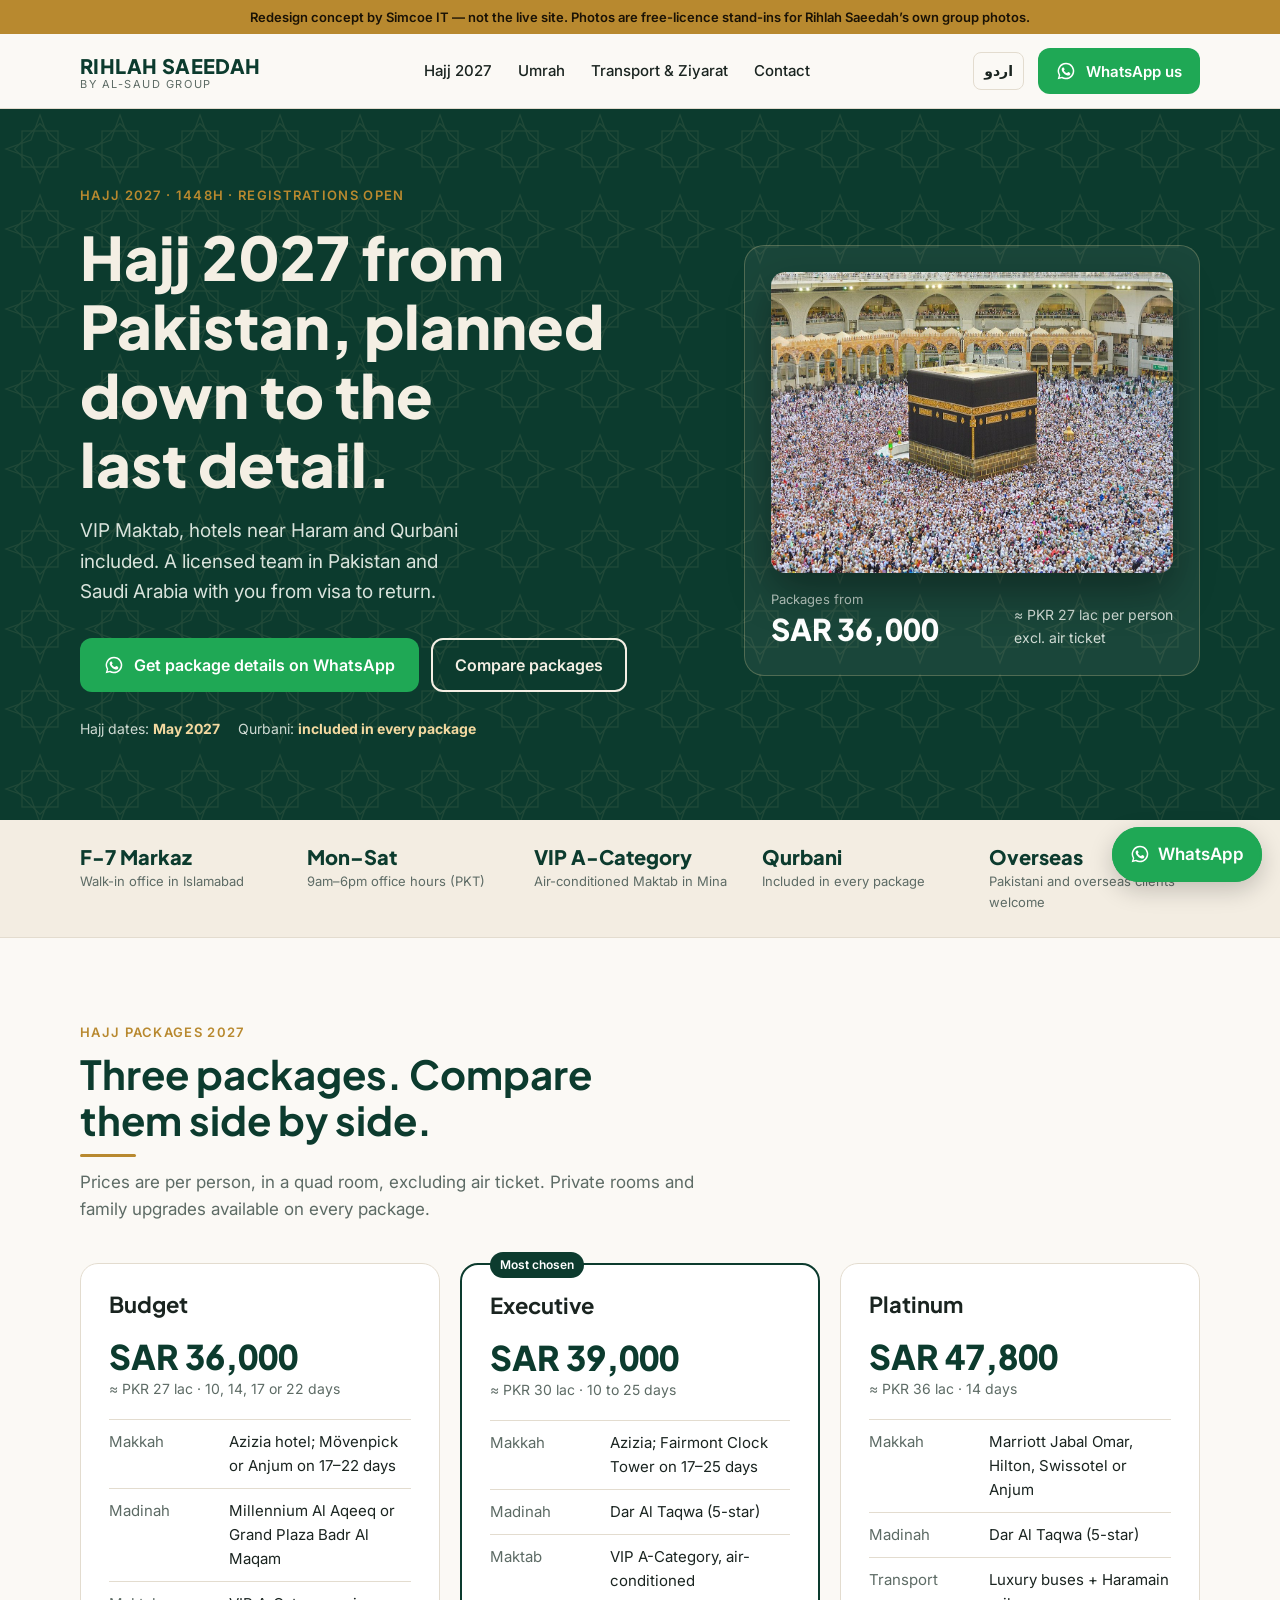
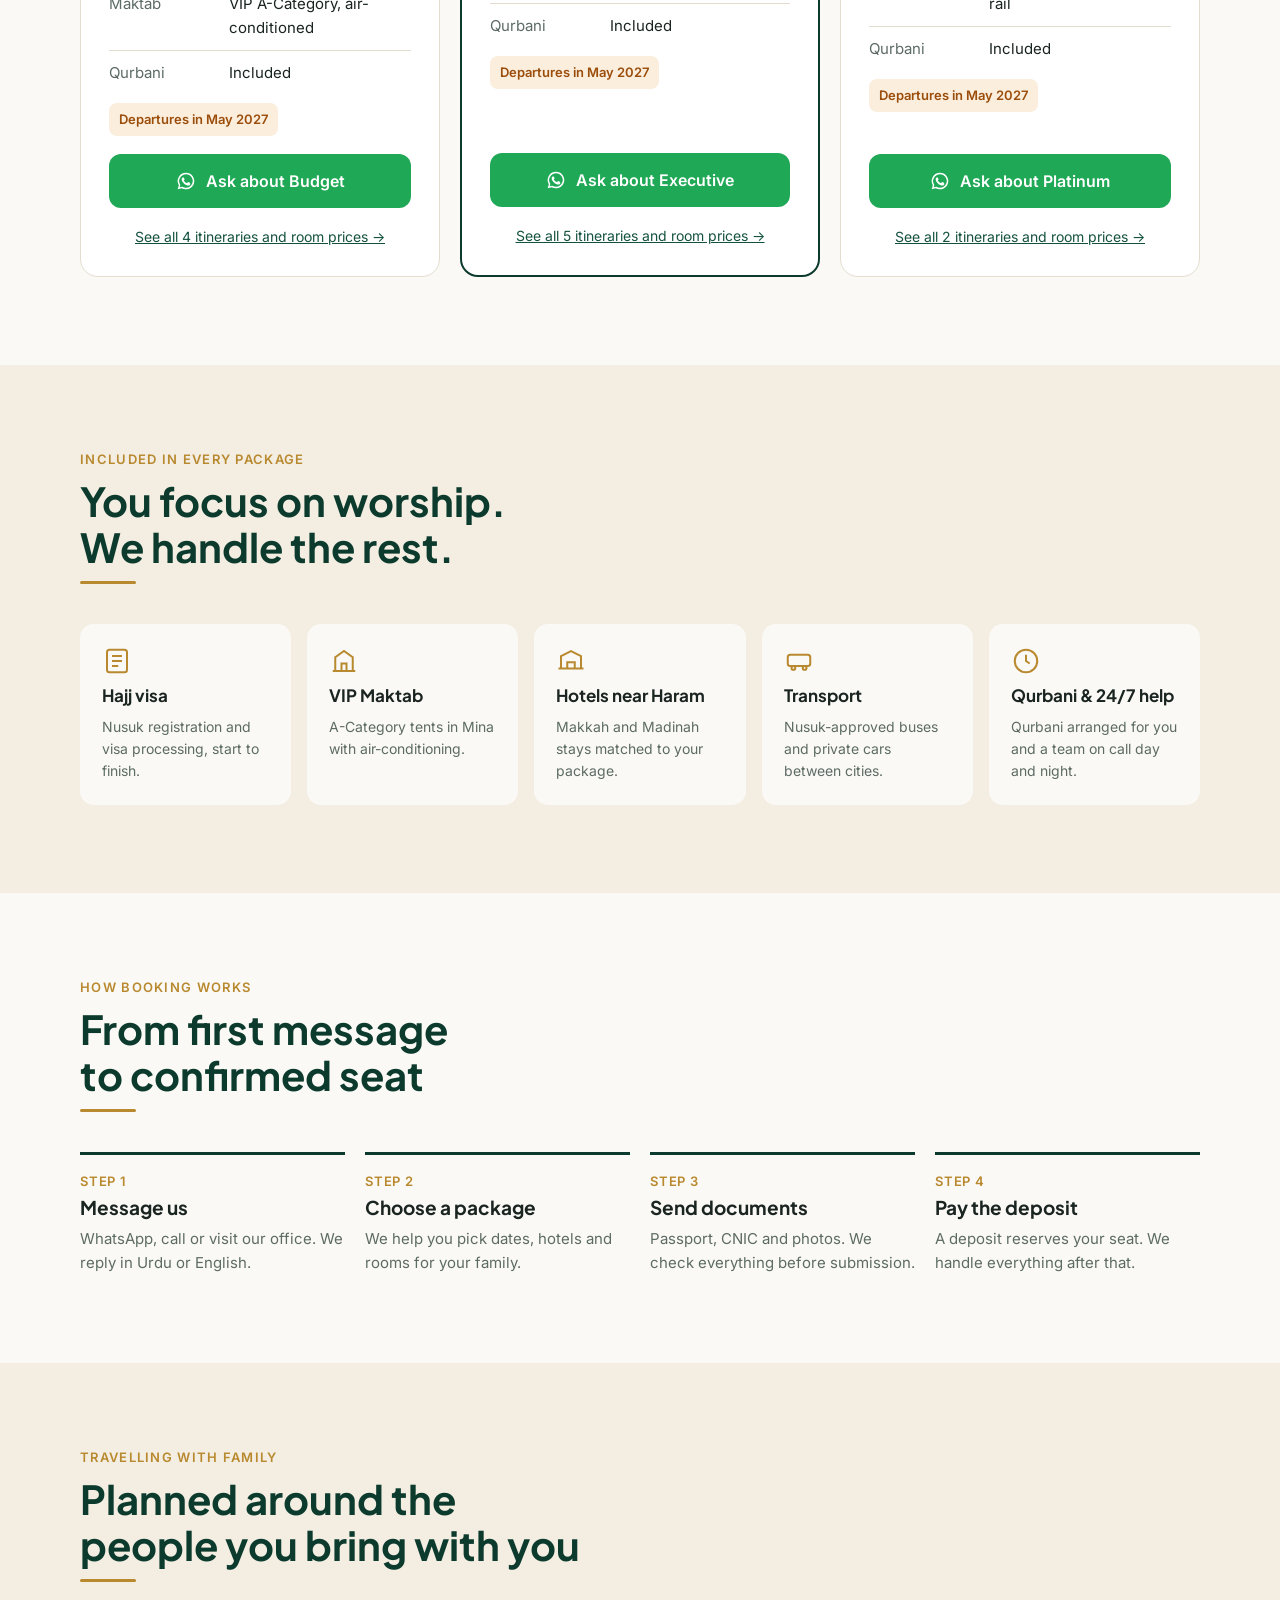
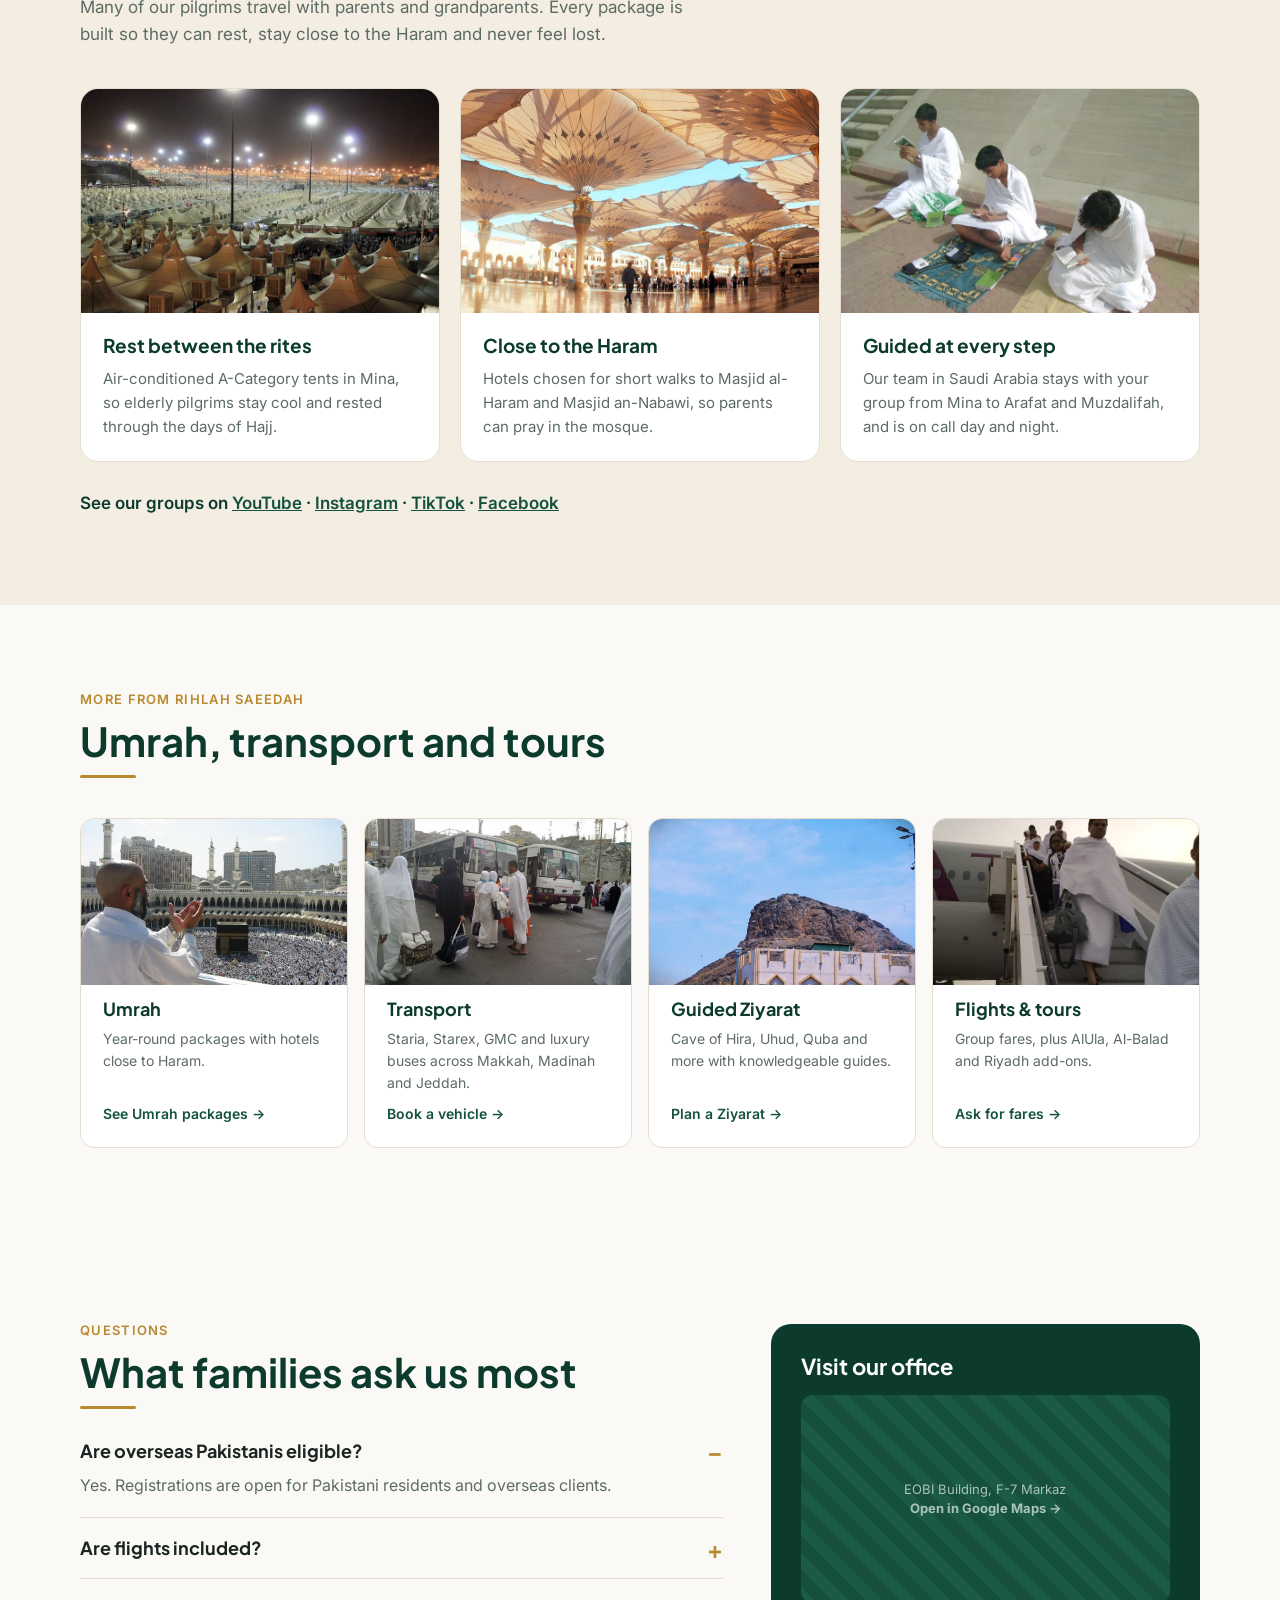
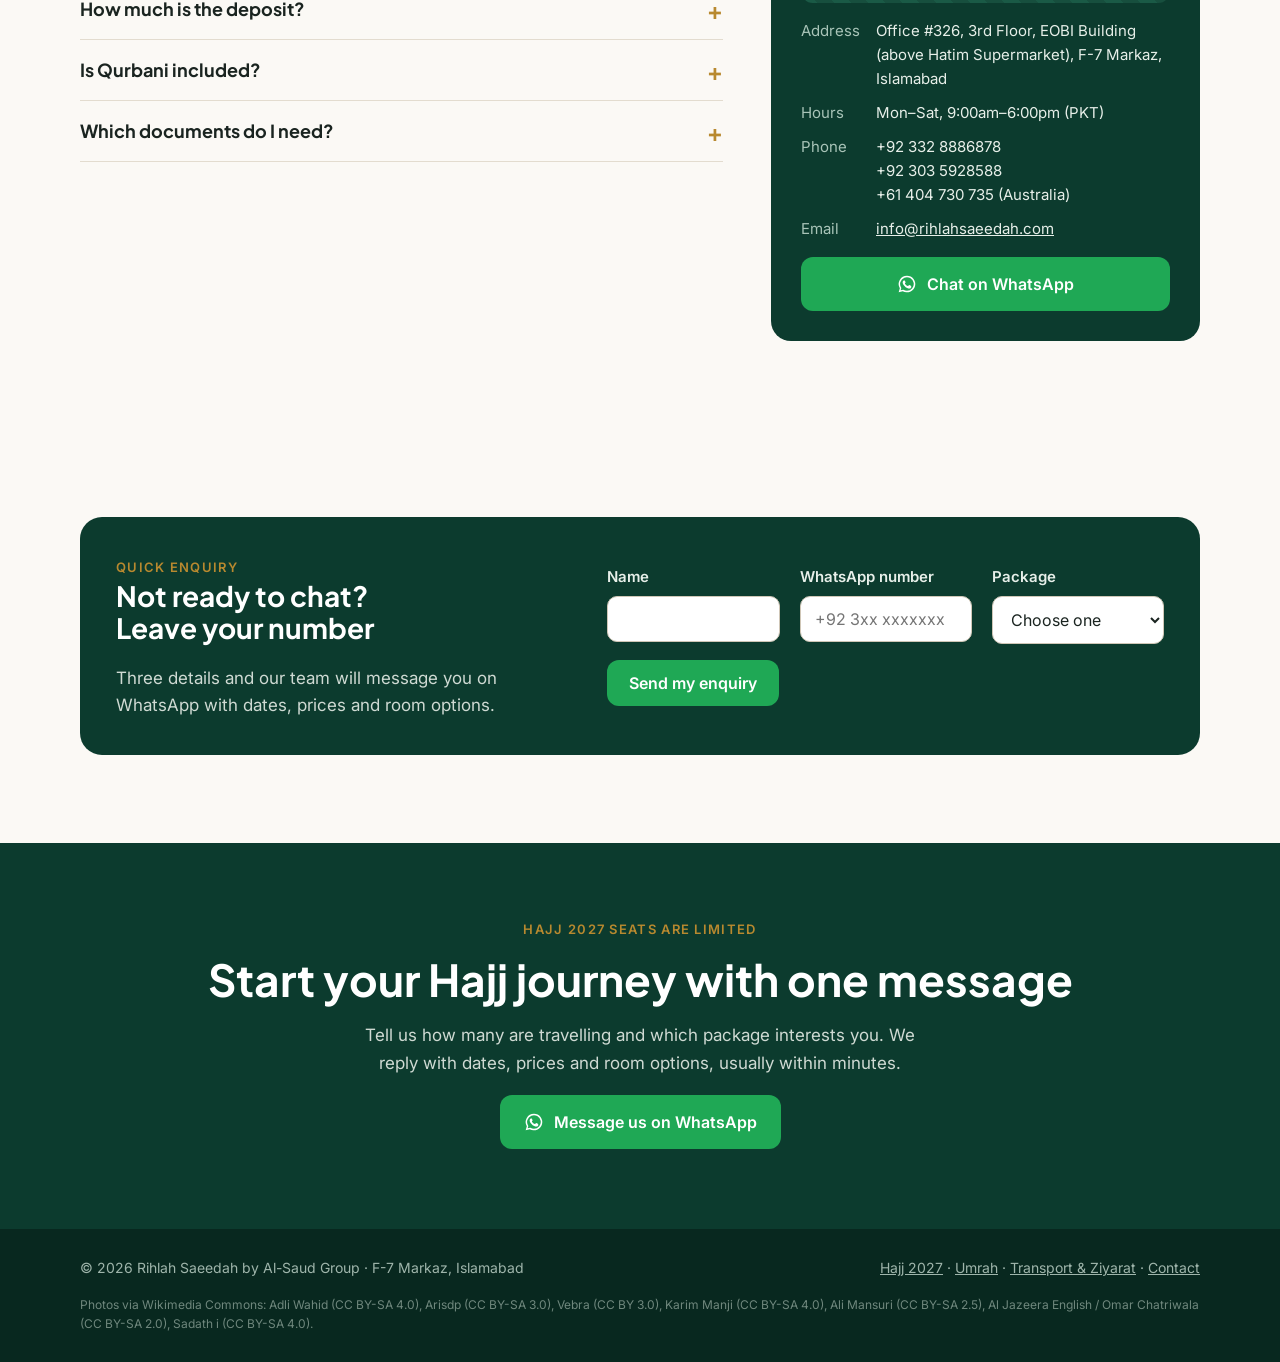
==== commit 9a610651: "Add scroll, hero and hover animations to all pages Co-Authored-By: Claude Opus 5.5 <noreply@anthropi" ====
--- a/index.html
+++ b/index.html
@@ -10,6 +10,9 @@
 <link rel="preconnect" href="https://fonts.googleapis.com">
 <link rel="stylesheet" href="https://fonts.googleapis.com/css2?family=Plus+Jakarta+Sans:wght@500;700;800&family=Inter:wght@400;500;600&display=swap">
 <link rel="stylesheet" href="styles.css">
+<link rel="stylesheet" href="anim.css">
+<script>(function(d){if(!(window.matchMedia&&matchMedia("(prefers-reduced-motion: reduce)").matches)){d.classList.add("anim");setTimeout(function(){if(!window.__animReady)d.classList.remove("anim")},2500)}})(document.documentElement)</script>
+<script src="anim.js" defer></script>
 <meta name="robots" content="noindex, nofollow">
 <!-- Visit tracking: Microsoft Clarity. Replace CLARITY_PROJECT_ID with your project ID. -->
 <script>
--- a/anim.css
+++ b/anim.css
@@ -0,0 +1,143 @@
+/* Motion layer for the Rihlah Saeedah concept.
+   Everything that hides content is scoped to html.anim, which anim.js adds only when
+   the visitor has not asked for reduced motion. Without JS the site renders as before. */
+
+/* ---------- page-to-page transition (Chrome, Edge, Safari 18+) ---------- */
+@view-transition{navigation:auto}
+::view-transition-old(root){animation:vt-out .28s ease both}
+::view-transition-new(root){animation:vt-in .42s cubic-bezier(.2,.7,.2,1) both}
+@keyframes vt-out{to{opacity:0;transform:translateY(-10px)}}
+@keyframes vt-in{from{opacity:0;transform:translateY(14px)}}
+
+/* ---------- scroll progress bar ---------- */
+.progress{position:fixed;inset:0 0 auto 0;height:3px;z-index:40;pointer-events:none;
+  background:linear-gradient(90deg,var(--gold),#e7c477);transform-origin:0 50%;transform:scaleX(0)}
+
+/* ---------- header gets depth once you scroll ---------- */
+header.top{transition:box-shadow .3s ease,background-color .3s ease}
+header.top.scrolled{background:rgba(251,249,245,.86);-webkit-backdrop-filter:saturate(1.4) blur(12px);backdrop-filter:saturate(1.4) blur(12px);box-shadow:0 8px 24px -14px rgba(12,59,46,.35)}
+
+/* ---------- hero entrance ---------- */
+.anim .hero .eyebrow,.anim .phero .eyebrow,.anim .phero .crumbs{animation:fade-up .7s .05s cubic-bezier(.2,.7,.2,1) both}
+.anim .hero h1,.anim .phero h1{visibility:hidden}
+.anim .hero h1.wsplit,.anim .phero h1.wsplit{visibility:visible}
+h1.wsplit .w{display:inline-block;overflow:hidden;vertical-align:top;padding-bottom:.08em;margin-bottom:-.08em}
+h1.wsplit .w>span{display:inline-block;animation:word-up .9s cubic-bezier(.2,.75,.15,1) both;animation-delay:calc(.15s + var(--i) * 55ms)}
+.anim .hero .lead,.anim .phero .lead{animation:fade-up .8s .55s cubic-bezier(.2,.7,.2,1) both}
+.anim .hero .ctas,.anim .phero .ctas{animation:fade-up .8s .7s cubic-bezier(.2,.7,.2,1) both}
+.anim .hero .deadline,.anim .phero .facts{animation:fade-up .8s .85s cubic-bezier(.2,.7,.2,1) both}
+.anim .hero-card{animation:card-in 1.1s .3s cubic-bezier(.2,.75,.15,1) both}
+.anim .hero-card img.photo{animation:settle 1.8s .3s cubic-bezier(.2,.7,.2,1) both}
+.anim .phero .in>img.photo{animation:card-in 1.1s .3s cubic-bezier(.2,.75,.15,1) both}
+.hero-card{transition:transform .5s cubic-bezier(.2,.7,.2,1);transform-style:preserve-3d;will-change:transform}
+
+@keyframes fade-up{from{opacity:0;translate:0 22px}}
+@keyframes word-up{from{transform:translateY(105%)}}
+@keyframes card-in{from{opacity:0;translate:40px 30px;rotate:2.5deg;scale:.94}}
+@keyframes settle{from{scale:1.07;filter:saturate(.6) brightness(.85)}}
+
+/* geometric pattern drifts slowly in every green band */
+.hero::before,.phero::before,.final::before{animation:drift 40s linear infinite}
+@keyframes drift{to{background-position:80px 80px}}
+
+/* soft light that follows the cursor across the hero */
+.hero::after,.phero::after,.final::after{content:"";position:absolute;inset:0;pointer-events:none;opacity:0;transition:opacity .5s;
+  background:radial-gradient(520px circle at var(--mx,50%) var(--my,50%),rgba(243,217,160,.16),transparent 60%)}
+.hero:hover::after,.phero:hover::after,.final:hover::after{opacity:1}
+.hero .in,.phero .in,.final .in{z-index:1}
+.final .in{position:relative}
+
+/* ---------- scroll reveal ---------- */
+.anim .rv{opacity:0;translate:0 34px}
+.anim .rv.is-in{animation:reveal .9s cubic-bezier(.2,.7,.2,1) both;animation-delay:var(--d,0s)}
+.anim .rv-l{opacity:0;translate:-34px 0}
+.anim .rv-l.is-in{animation:reveal-l .9s cubic-bezier(.2,.7,.2,1) both;animation-delay:var(--d,0s)}
+.anim .rv-s{opacity:0;scale:.94}
+.anim .rv-s.is-in{animation:reveal-s .9s cubic-bezier(.2,.7,.2,1) both;animation-delay:var(--d,0s)}
+@keyframes reveal{from{opacity:0;translate:0 34px}to{opacity:1;translate:0 0}}
+@keyframes reveal-l{from{opacity:0;translate:-34px 0}to{opacity:1;translate:0 0}}
+@keyframes reveal-s{from{opacity:0;scale:.94}to{opacity:1;scale:1}}
+
+/* gold underline that draws under section headings */
+.head h2{position:relative;padding-bottom:14px}
+.head h2::after{content:"";position:absolute;left:0;bottom:0;width:56px;height:3px;border-radius:3px;background:var(--gold);transform-origin:0 50%}
+.anim .head h2::after{transform:scaleX(0);transition:transform .9s .35s cubic-bezier(.2,.7,.2,1)}
+.anim .head.is-in h2::after{transform:scaleX(1)}
+.final h2::after{display:none}
+
+/* steps: green bar fills left to right */
+.anim .step{border-top-color:transparent;background:linear-gradient(var(--green),var(--green)) 0 0/0% 3px no-repeat,linear-gradient(var(--line),var(--line)) 0 0/100% 3px no-repeat;background-origin:border-box;transition:background-size 1s cubic-bezier(.2,.7,.2,1);transition-delay:calc(var(--d,0s) + .2s)}
+.anim .step.is-in{background-size:100% 3px,100% 3px}
+
+/* itinerary timeline: the line draws itself, then each stop pops in */
+.anim .timeline{border-left-color:transparent;position:relative}
+.anim .timeline::before{content:"";position:absolute;left:-2px;top:0;bottom:0;width:2px;background:linear-gradient(var(--green-2),var(--line));transform-origin:top;transform:scaleY(0);transition:transform 1.4s cubic-bezier(.2,.7,.2,1)}
+.anim .timeline.is-in::before{transform:scaleY(1)}
+.anim .timeline li{opacity:0;translate:-12px 0}
+.anim .timeline.is-in li{animation:reveal-l .6s cubic-bezier(.2,.7,.2,1) both;animation-delay:calc(.15s + var(--i) * 90ms)}
+.anim .timeline li::before{scale:0}
+.anim .timeline.is-in li::before{animation:dot .5s cubic-bezier(.3,1.6,.5,1) both;animation-delay:calc(.2s + var(--i) * 90ms)}
+.timeline li.hajjday::before{box-shadow:0 0 0 0 rgba(184,137,47,.5)}
+.anim .timeline.is-in li.hajjday::before{animation:dot .5s cubic-bezier(.3,1.6,.5,1) both,ring 2.4s 1.2s ease-out infinite;animation-delay:calc(.2s + var(--i) * 90ms),calc(1.2s + var(--i) * 90ms)}
+@keyframes dot{from{scale:0}to{scale:1}}
+@keyframes ring{0%{box-shadow:0 0 0 0 rgba(184,137,47,.5)}80%,100%{box-shadow:0 0 0 10px rgba(184,137,47,0)}}
+
+/* ---------- hover and press states ---------- */
+@media (prefers-reduced-motion:no-preference){
+  .btn{transition:transform .2s ease,box-shadow .25s ease,background-color .2s,border-color .2s,color .2s}
+  .btn:hover{transform:translateY(-2px)}
+  .btn:active{transform:translateY(0) scale(.98)}
+  .btn-wa{position:relative;overflow:hidden;isolation:isolate}
+  .btn-wa:hover{box-shadow:0 10px 24px -8px rgba(31,168,85,.6)}
+  .btn-wa::after{content:"";position:absolute;inset:0;z-index:-1;background:linear-gradient(110deg,transparent 30%,rgba(255,255,255,.35) 50%,transparent 70%);transform:translateX(-120%)}
+  .btn-wa:hover::after{transition:transform .8s ease;transform:translateX(120%)}
+  .btn-ghost:hover{background:rgba(255,255,255,.08)}
+
+  .tier,.inc,.review,.svc a,.formcard,.itin{transition:transform .35s cubic-bezier(.2,.7,.2,1),box-shadow .35s ease,border-color .25s}
+  .tier:hover,.review:hover,.svc a:hover{transform:translateY(-8px);box-shadow:0 26px 50px -24px rgba(12,59,46,.4)}
+  .inc:hover{transform:translateY(-6px);box-shadow:0 18px 36px -22px rgba(12,59,46,.35)}
+  .inc svg{transition:transform .5s cubic-bezier(.3,1.6,.5,1)}
+  .inc:hover svg{transform:scale(1.18) rotate(-6deg)}
+  .itin:hover{box-shadow:0 26px 60px -34px rgba(12,59,46,.45)}
+
+  .review img.photo,.svc a img{transition:transform .9s cubic-bezier(.2,.7,.2,1)}
+  .review:hover img.photo,.svc a:hover img{transform:scale(1.07)}
+  .svc a span{transition:letter-spacing .3s,color .2s}
+  .svc a:hover span{letter-spacing:.02em}
+  .tier a.more,.svc a span{display:inline-block}
+
+  .tier.feat{box-shadow:0 0 0 0 rgba(12,59,46,0);animation:glow 3.6s ease-in-out infinite}
+  .tier.feat::after{animation:bob 3s ease-in-out infinite}
+  @keyframes glow{50%{box-shadow:0 16px 46px -18px rgba(12,59,46,.45)}}
+  @keyframes bob{50%{translate:0 -3px}}
+
+  nav.main a{position:relative}
+  nav.main a::after{content:"";position:absolute;left:0;right:0;bottom:-6px;height:2px;background:var(--gold);transform:scaleX(0);transform-origin:right;transition:transform .35s cubic-bezier(.2,.7,.2,1)}
+  nav.main a:hover::after{transform:scaleX(1);transform-origin:left}
+
+  .chips a{transition:transform .2s,border-color .2s,background-color .2s}
+  .chips a:hover{transform:translateY(-2px)}
+
+  .float-wa{transition:transform .25s ease}
+  .float-wa:hover{transform:scale(1.06)}
+  .float-wa::before{content:"";position:absolute;inset:0;border-radius:inherit;border:2px solid var(--wa);animation:pulse 2.8s 2s ease-out infinite;pointer-events:none}
+  @keyframes pulse{0%{opacity:.8;transform:scale(1)}70%,100%{opacity:0;transform:scale(1.45)}}
+
+  details summary::after{transition:transform .3s}
+  details[open]>*:not(summary){animation:fade-up .45s cubic-bezier(.2,.7,.2,1) both}
+
+  input,select,textarea{transition:border-color .2s,box-shadow .25s}
+  input:focus,select:focus,textarea:focus{box-shadow:0 0 0 4px rgba(184,137,47,.18)}
+  .sent:not([hidden]){animation:pop .6s cubic-bezier(.3,1.5,.5,1) both}
+  @keyframes pop{from{opacity:0;scale:.9}}
+
+  table.prices tbody tr{transition:background-color .2s}
+  table.prices tbody tr:hover{background:#faf6ee}
+}
+.float-wa{position:fixed}
+.anim .float-wa{animation:fade-up .7s 1.2s cubic-bezier(.2,.7,.2,1) both}
+
+@media (prefers-reduced-motion:reduce){
+  .hero::before,.phero::before,.final::before{animation:none}
+  ::view-transition-old(root),::view-transition-new(root){animation:none}
+}
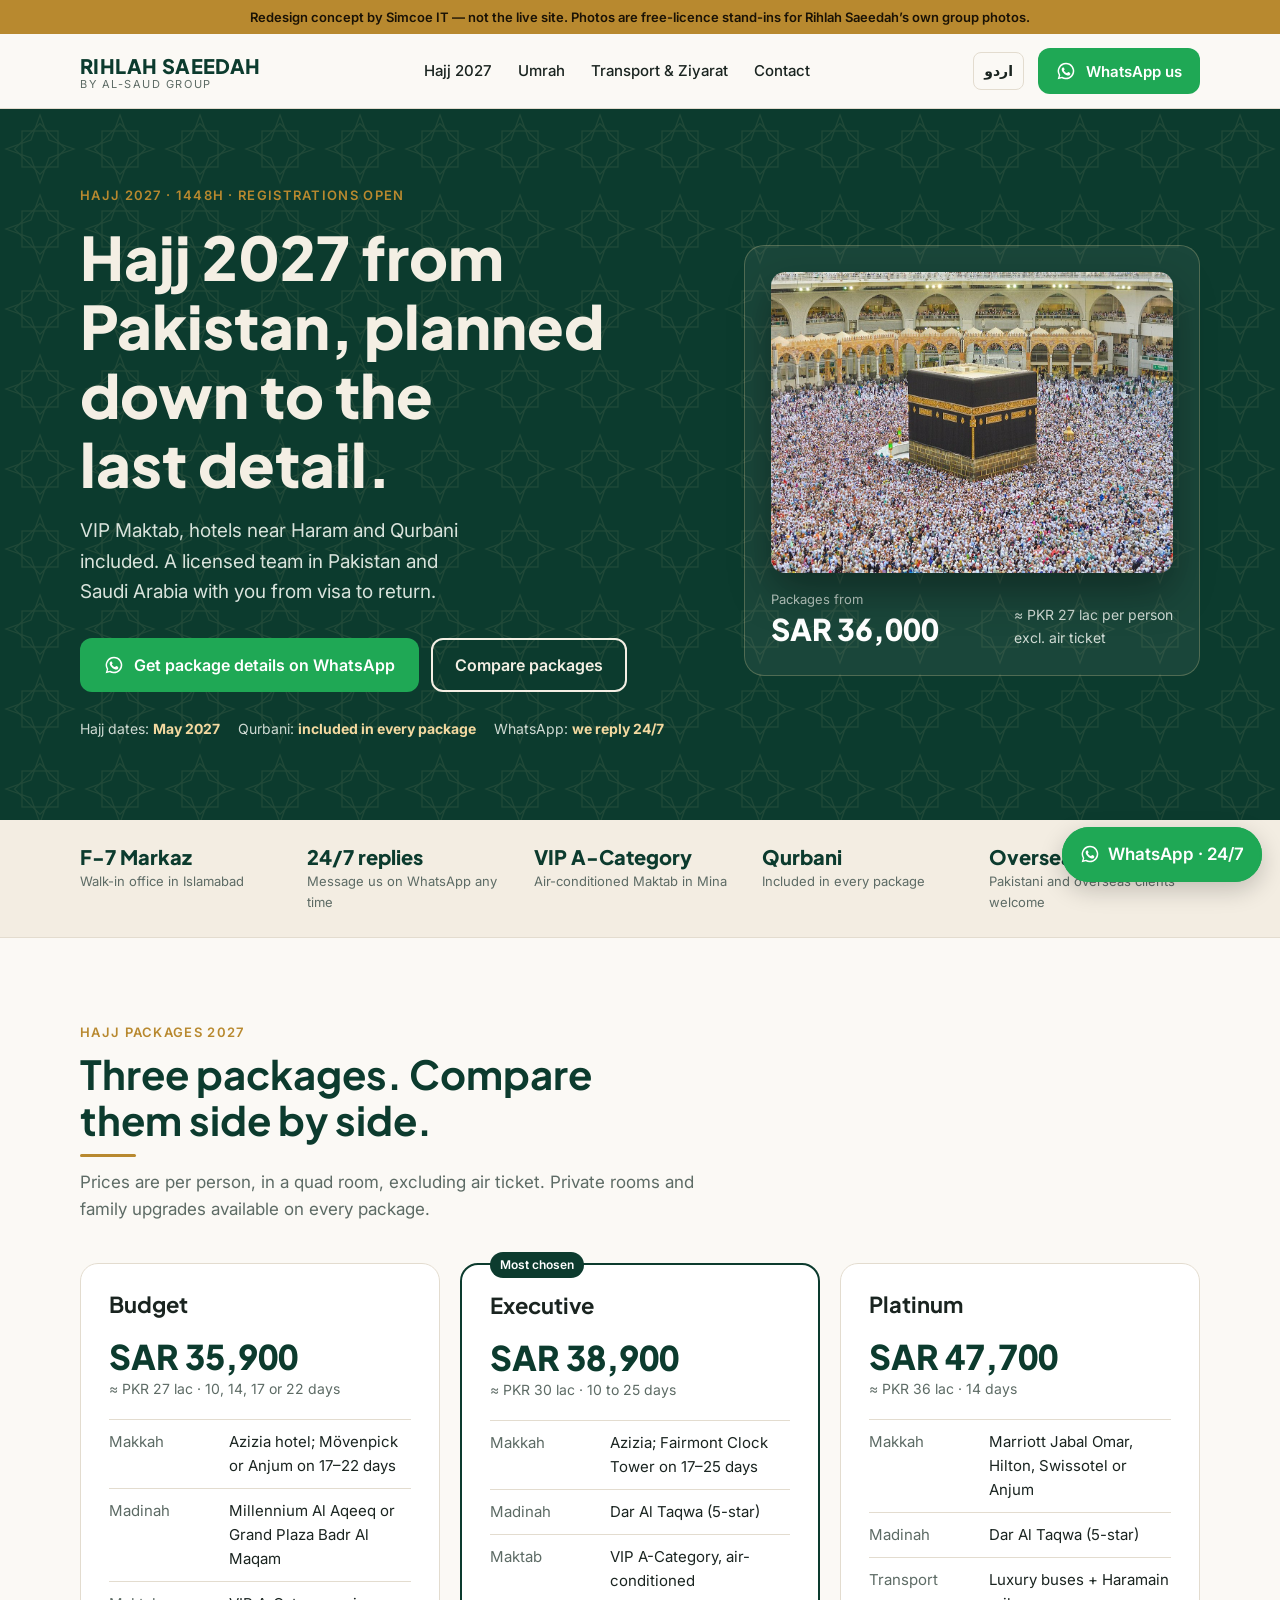
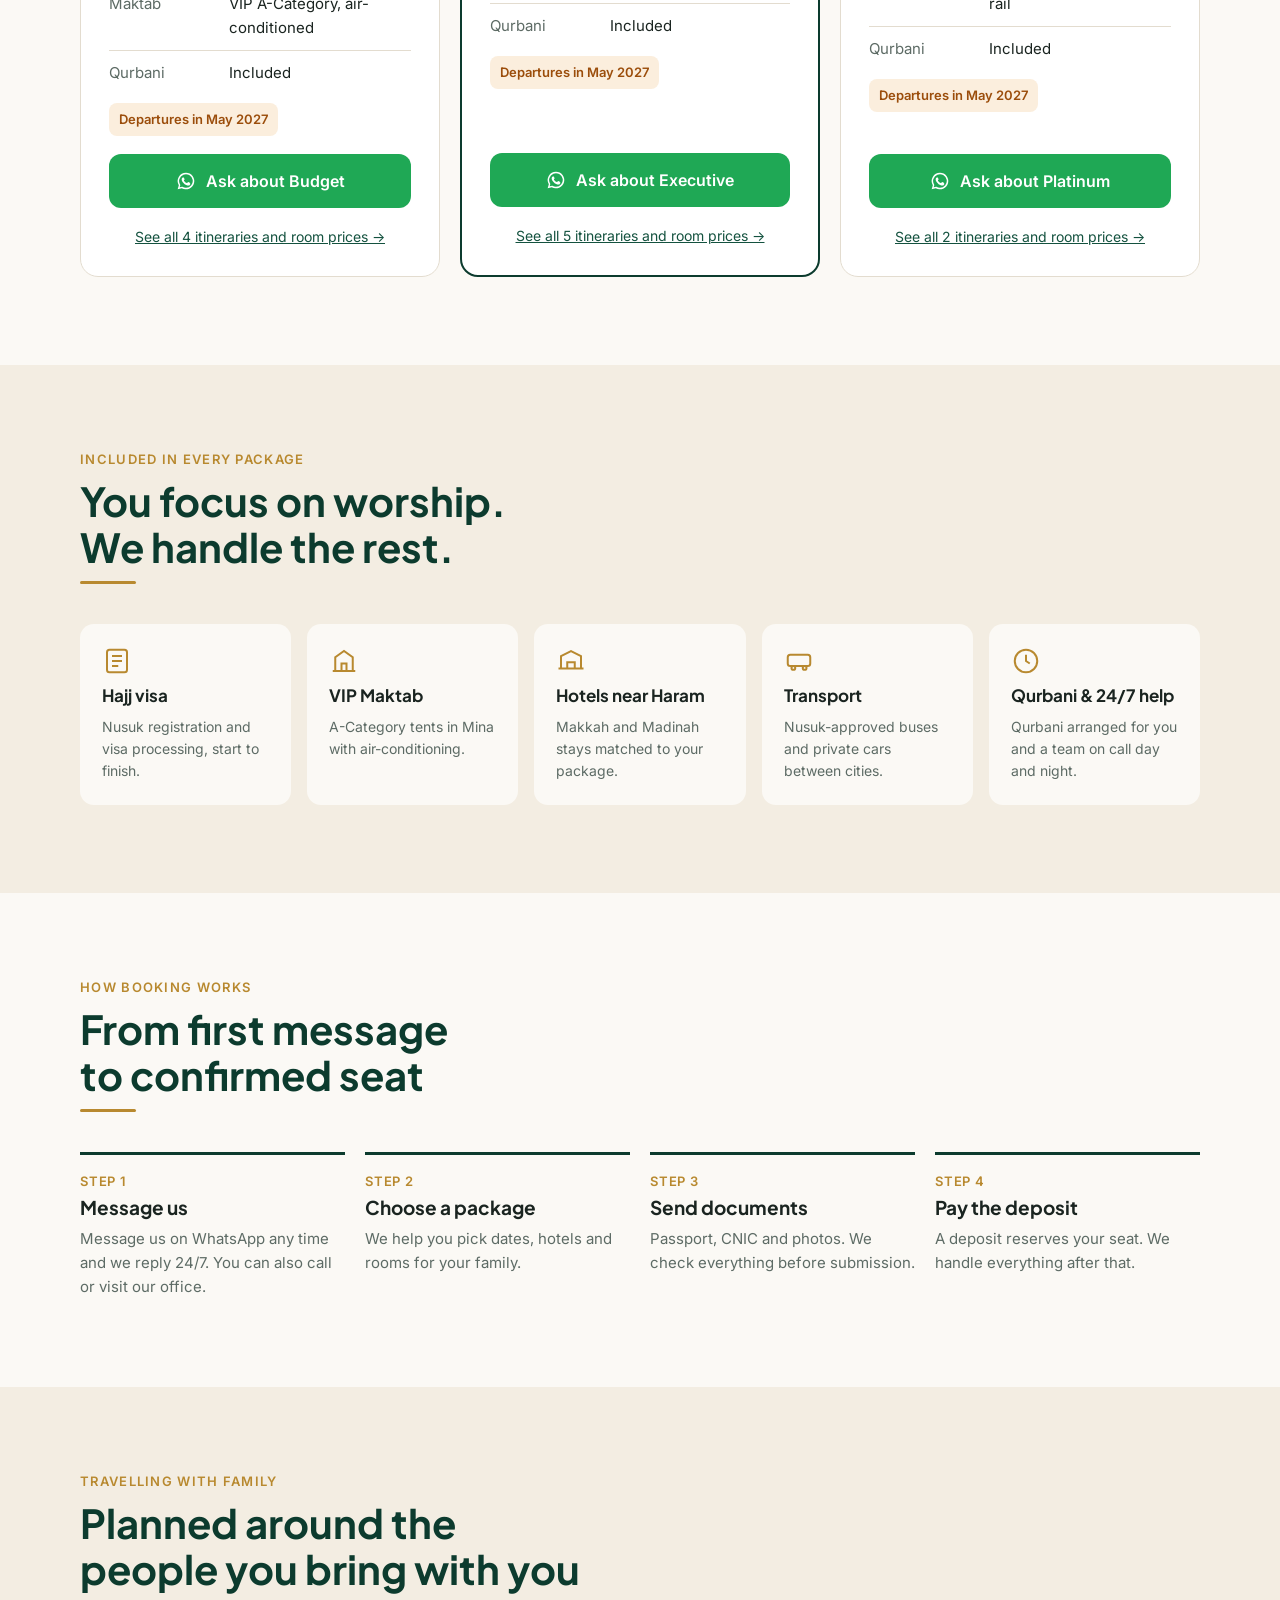
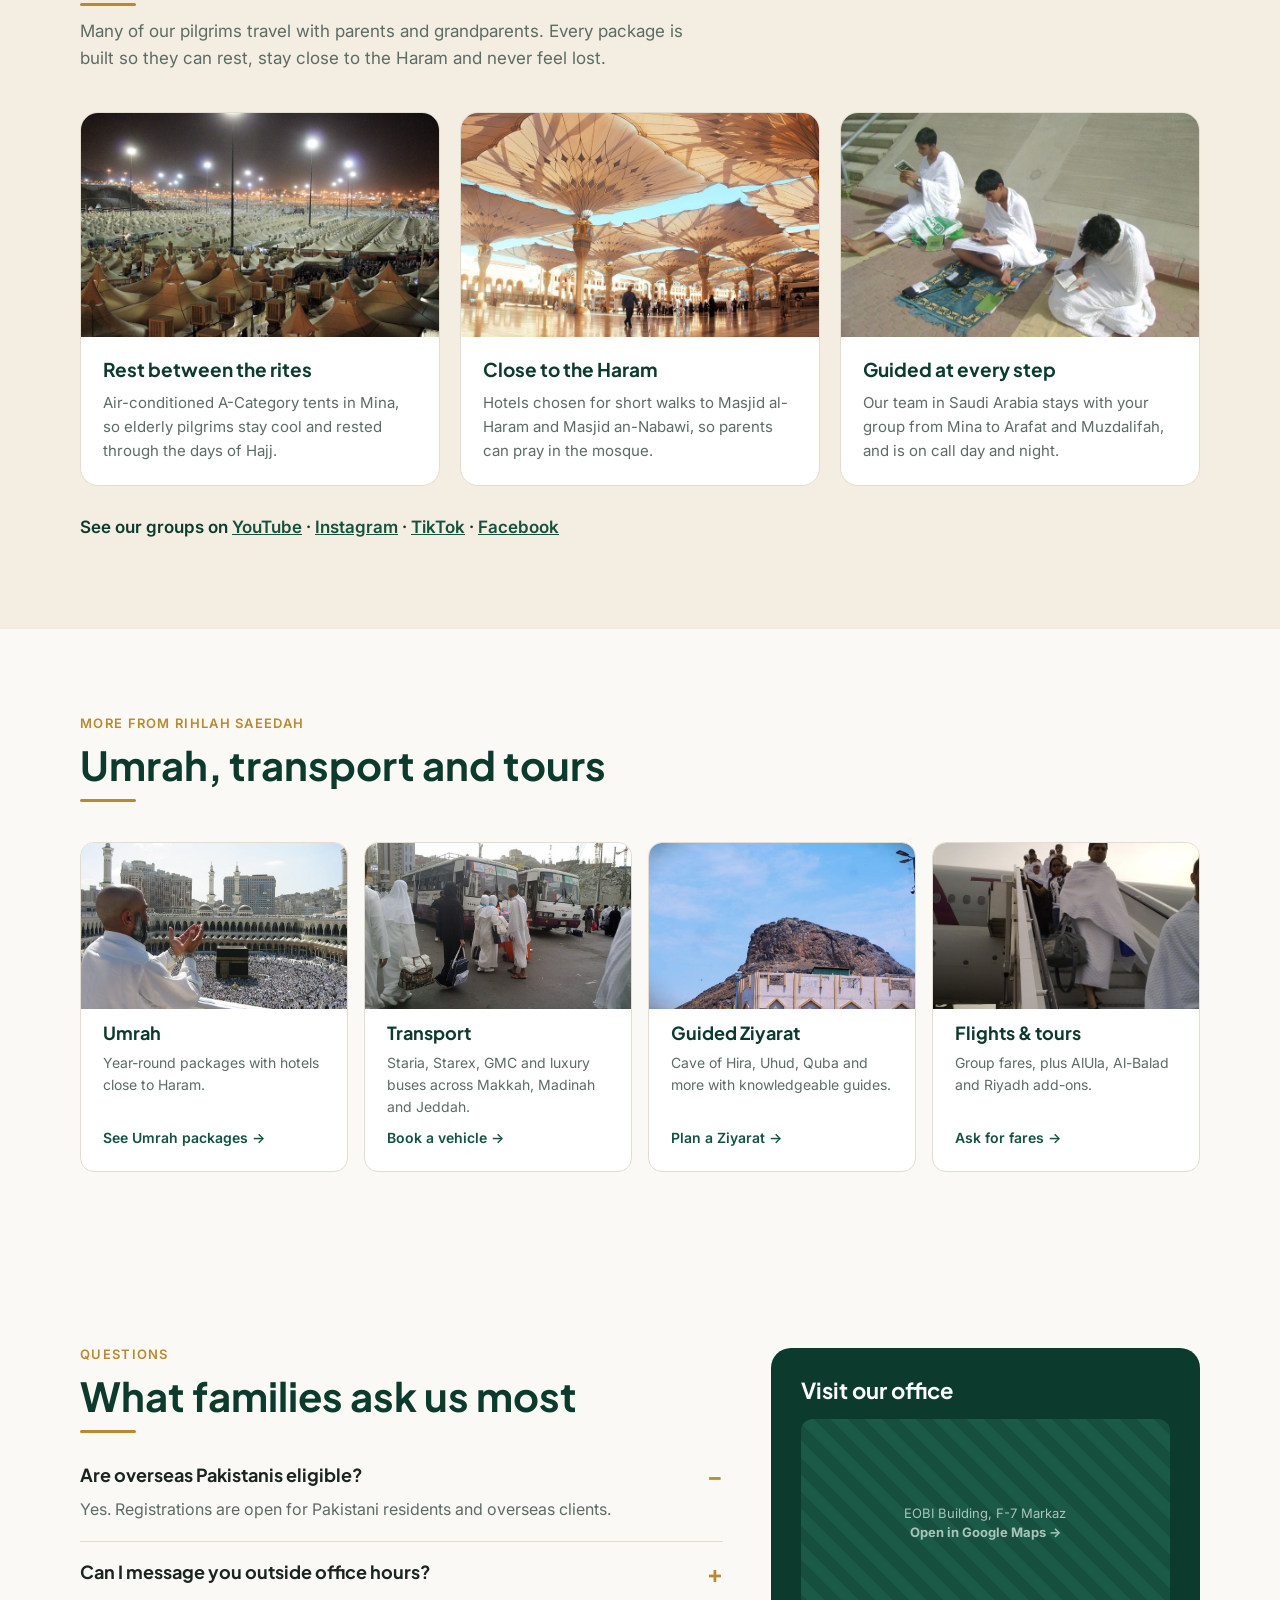
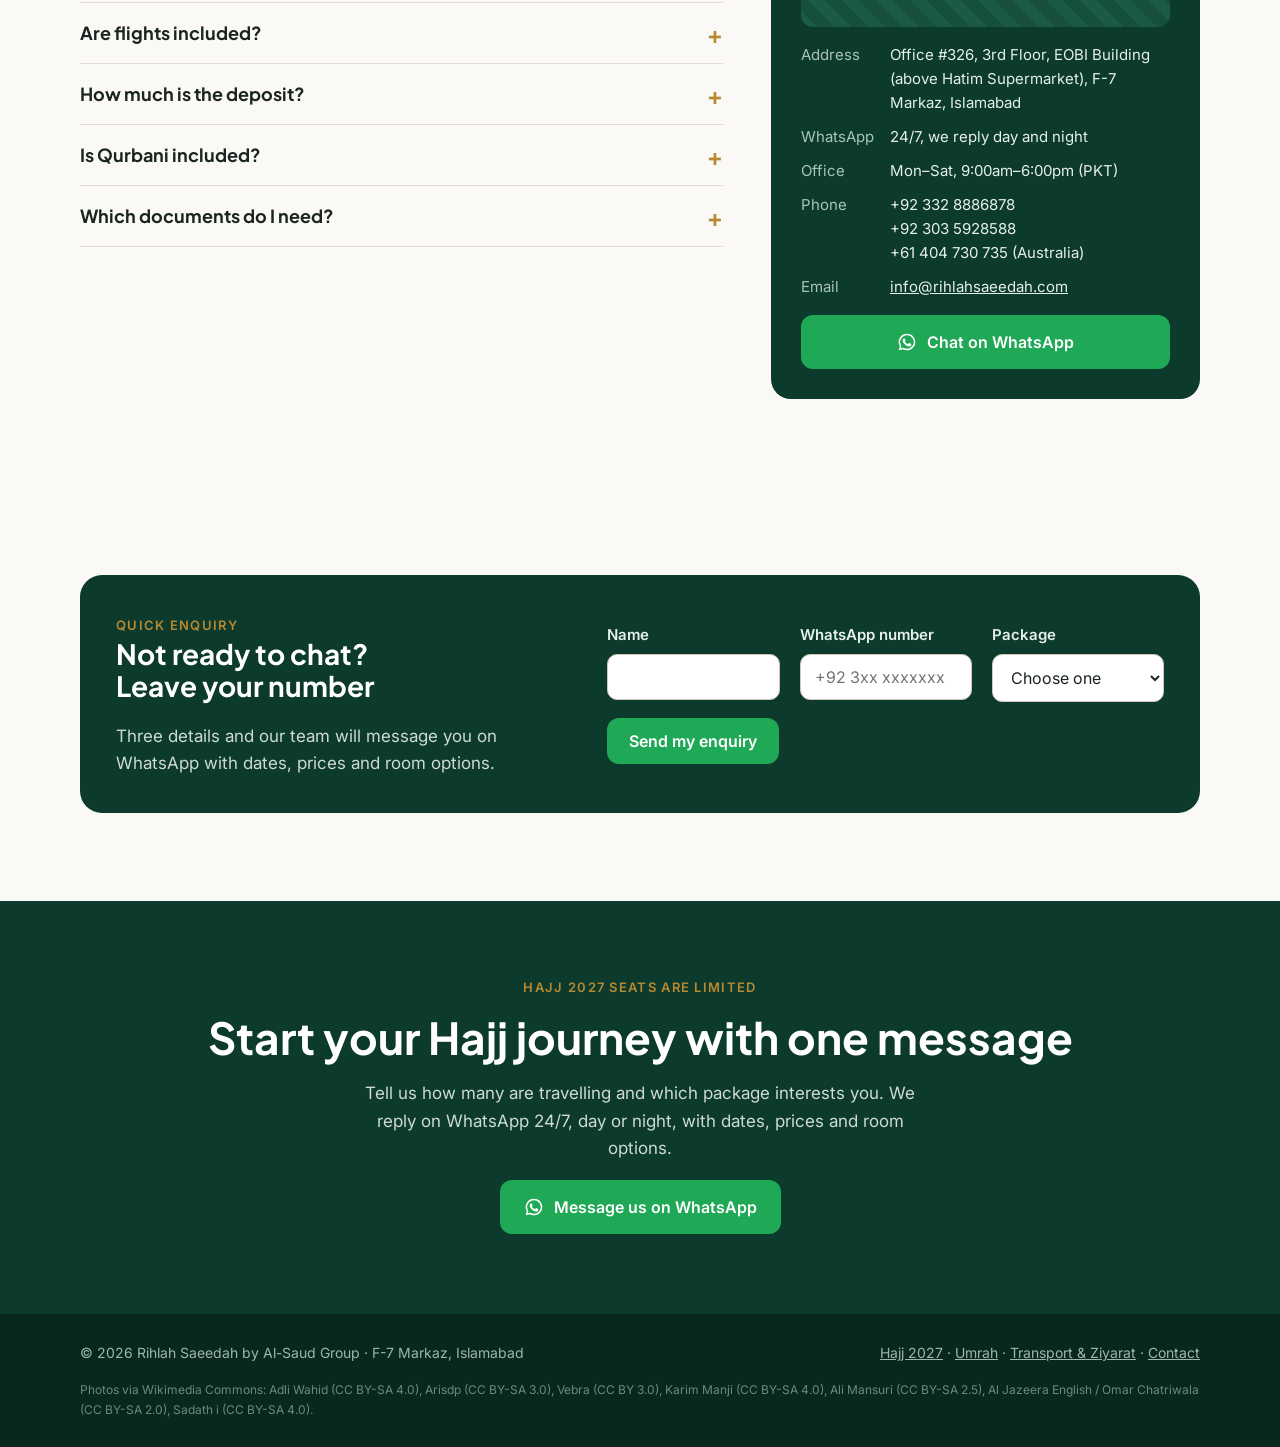
==== commit 567b4927: "Mention 24/7 WhatsApp replies across the site Co-Authored-By: Claude Opus 5.5 <noreply@anthropic.com" ====
--- a/index.html
+++ b/index.html
@@ -47,7 +47,7 @@
         <a class="btn btn-wa" target="_blank" rel="noopener" href="https://wa.me/923328886878?text=Assalam%20o%20Alaikum%2C%20I%20would%20like%20details%20of%20your%20Hajj%202027%20packages."><svg class="wa-ico"><use href="#wa"/></svg>Get package details on WhatsApp</a>
         <a class="btn btn-ghost" href="#packages">Compare packages</a>
       </div>
-      <div class="deadline"><span>Hajj dates: <b>May 2027</b></span><span>Qurbani: <b>included in every package</b></span></div>
+      <div class="deadline"><span>Hajj dates: <b>May 2027</b></span><span>Qurbani: <b>included in every package</b></span><span>WhatsApp: <b>we reply 24/7</b></span></div>
     </div>
     <div class="hero-card">
       <img class="photo" src="img/kaaba-hajj.jpg" width="1200" height="900" alt="Pilgrims performing tawaf around the Kaaba at Masjid al-Haram during Hajj">
@@ -59,7 +59,7 @@
 <div class="trust">
   <div class="in">
     <div><b>F-7 Markaz</b><span>Walk-in office in Islamabad</span></div>
-    <div><b>Mon–Sat</b><span>9am–6pm office hours (PKT)</span></div>
+    <div><b>24/7 replies</b><span>Message us on WhatsApp any time</span></div>
     <div><b>VIP A-Category</b><span>Air-conditioned Maktab in Mina</span></div>
     <div><b>Qurbani</b><span>Included in every package</span></div>
     <div><b>Overseas</b><span>Pakistani and overseas clients welcome</span></div>
@@ -134,7 +134,7 @@
   <div class="in">
     <div class="head"><span class="eyebrow">How booking works</span><h2>From first message to confirmed seat</h2></div>
     <div class="steps">
-      <div class="step"><h3>Message us</h3><p>WhatsApp, call or visit our office. We reply in Urdu or English.</p></div>
+      <div class="step"><h3>Message us</h3><p>Message us on WhatsApp any time and we reply 24/7. You can also call or visit our office.</p></div>
       <div class="step"><h3>Choose a package</h3><p>We help you pick dates, hotels and rooms for your family.</p></div>
       <div class="step"><h3>Send documents</h3><p>Passport, CNIC and photos. We check everything before submission.</p></div>
       <div class="step"><h3>Pay the deposit</h3><p>A deposit reserves your seat. We handle everything after that.</p></div>
@@ -171,6 +171,7 @@
     <div>
       <div class="head" style="margin-bottom:12px"><span class="eyebrow">Questions</span><h2>What families ask us most</h2></div>
       <details open><summary>Are overseas Pakistanis eligible?</summary><p>Yes. Registrations are open for Pakistani residents and overseas clients.</p></details>
+      <details><summary>Can I message you outside office hours?</summary><p>Yes. Message us on WhatsApp any time, including nights, Sundays and holidays, and we reply 24/7. Our office in F-7 Markaz is open Mon–Sat, 9am–6pm.</p></details>
       <details><summary>Are flights included?</summary><p>Package prices exclude air tickets. We book group fares for you and confirm them separately.</p></details>
       <details><summary>How much is the deposit?</summary><p>A non-refundable deposit secures your booking. We confirm the exact amount and balance schedule for your package when you book.</p></details>
       <details><summary>Is Qurbani included?</summary><p>Yes, Qurbani is included in every package.</p></details>
@@ -181,7 +182,7 @@
       <a class="map" href="https://www.google.com/maps/search/?api=1&query=EOBI%20Building%2C%20F-7%20Markaz%2C%20Islamabad" target="_blank" rel="noopener"><span>EOBI Building, F-7 Markaz<br><b>Open in Google Maps →</b></span></a>
       <dl>
         <dt>Address</dt><dd>Office #326, 3rd Floor, EOBI Building (above Hatim Supermarket), F-7 Markaz, Islamabad</dd>
-        <dt>Hours</dt><dd>Mon–Sat, 9:00am–6:00pm (PKT)</dd>
+        <dt>WhatsApp</dt><dd>24/7, we reply day and night</dd><dt>Office</dt><dd>Mon–Sat, 9:00am–6:00pm (PKT)</dd>
         <dt>Phone</dt><dd>+92 332 8886878<br>+92 303 5928588<br>+61 404 730 735 (Australia)</dd>
         <dt>Email</dt><dd><a href="mailto:info@rihlahsaeedah.com">info@rihlahsaeedah.com</a></dd>
       </dl>
@@ -211,14 +212,14 @@
   <div class="in">
     <span class="eyebrow">Hajj 2027 seats are limited</span>
     <h2>Start your Hajj journey with one message</h2>
-    <p>Tell us how many are travelling and which package interests you. We reply with dates, prices and room options, usually within minutes.</p>
+    <p>Tell us how many are travelling and which package interests you. We reply on WhatsApp 24/7, day or night, with dates, prices and room options.</p>
     <a class="btn btn-wa" target="_blank" rel="noopener" href="https://wa.me/923328886878?text=Assalam%20o%20Alaikum%2C%20I%20would%20like%20details%20of%20your%20Hajj%202027%20packages."><svg class="wa-ico"><use href="#wa"/></svg>Message us on WhatsApp</a>
   </div>
 </section>
 
 <footer><div class="in"><span>© 2026 Rihlah Saeedah by Al-Saud Group · F-7 Markaz, Islamabad</span><span><a href="index.html#packages">Hajj 2027</a> · <a href="umrah.html">Umrah</a> · <a href="transport.html">Transport &amp; Ziyarat</a> · <a href="contact.html">Contact</a></span><span class="credits">Photos via Wikimedia Commons: Adli Wahid (CC BY-SA 4.0), Arisdp (CC BY-SA 3.0), Vebra (CC BY 3.0), Karim Manji (CC BY-SA 4.0), Ali Mansuri (CC BY-SA 2.5), Al Jazeera English / Omar Chatriwala (CC BY-SA 2.0), Sadath i (CC BY-SA 4.0).</span></div></footer>
 
-<a class="float-wa" target="_blank" rel="noopener" href="https://wa.me/923328886878?text=Assalam%20o%20Alaikum%2C%20I%20would%20like%20details%20of%20your%20Hajj%202027%20packages." aria-label="WhatsApp us"><svg class="wa-ico"><use href="#wa"/></svg><span>WhatsApp</span></a>
+<a class="float-wa" target="_blank" rel="noopener" href="https://wa.me/923328886878?text=Assalam%20o%20Alaikum%2C%20I%20would%20like%20details%20of%20your%20Hajj%202027%20packages." aria-label="WhatsApp us, we reply 24/7"><svg class="wa-ico"><use href="#wa"/></svg><span>WhatsApp · 24/7</span></a>
 <script>
 document.querySelectorAll('form.enquiry').forEach(function(f){f.addEventListener('submit',function(ev){ev.preventDefault();if(!f.reportValidity())return;var n=(f.querySelector('[name=name]')||{}).value||'';f.hidden=true;var ok=f.parentNode.querySelector('.sent');ok.hidden=false;var nm=ok.querySelector('.who');if(nm)nm.textContent=n.split(' ')[0]||'there';});});
 </script>
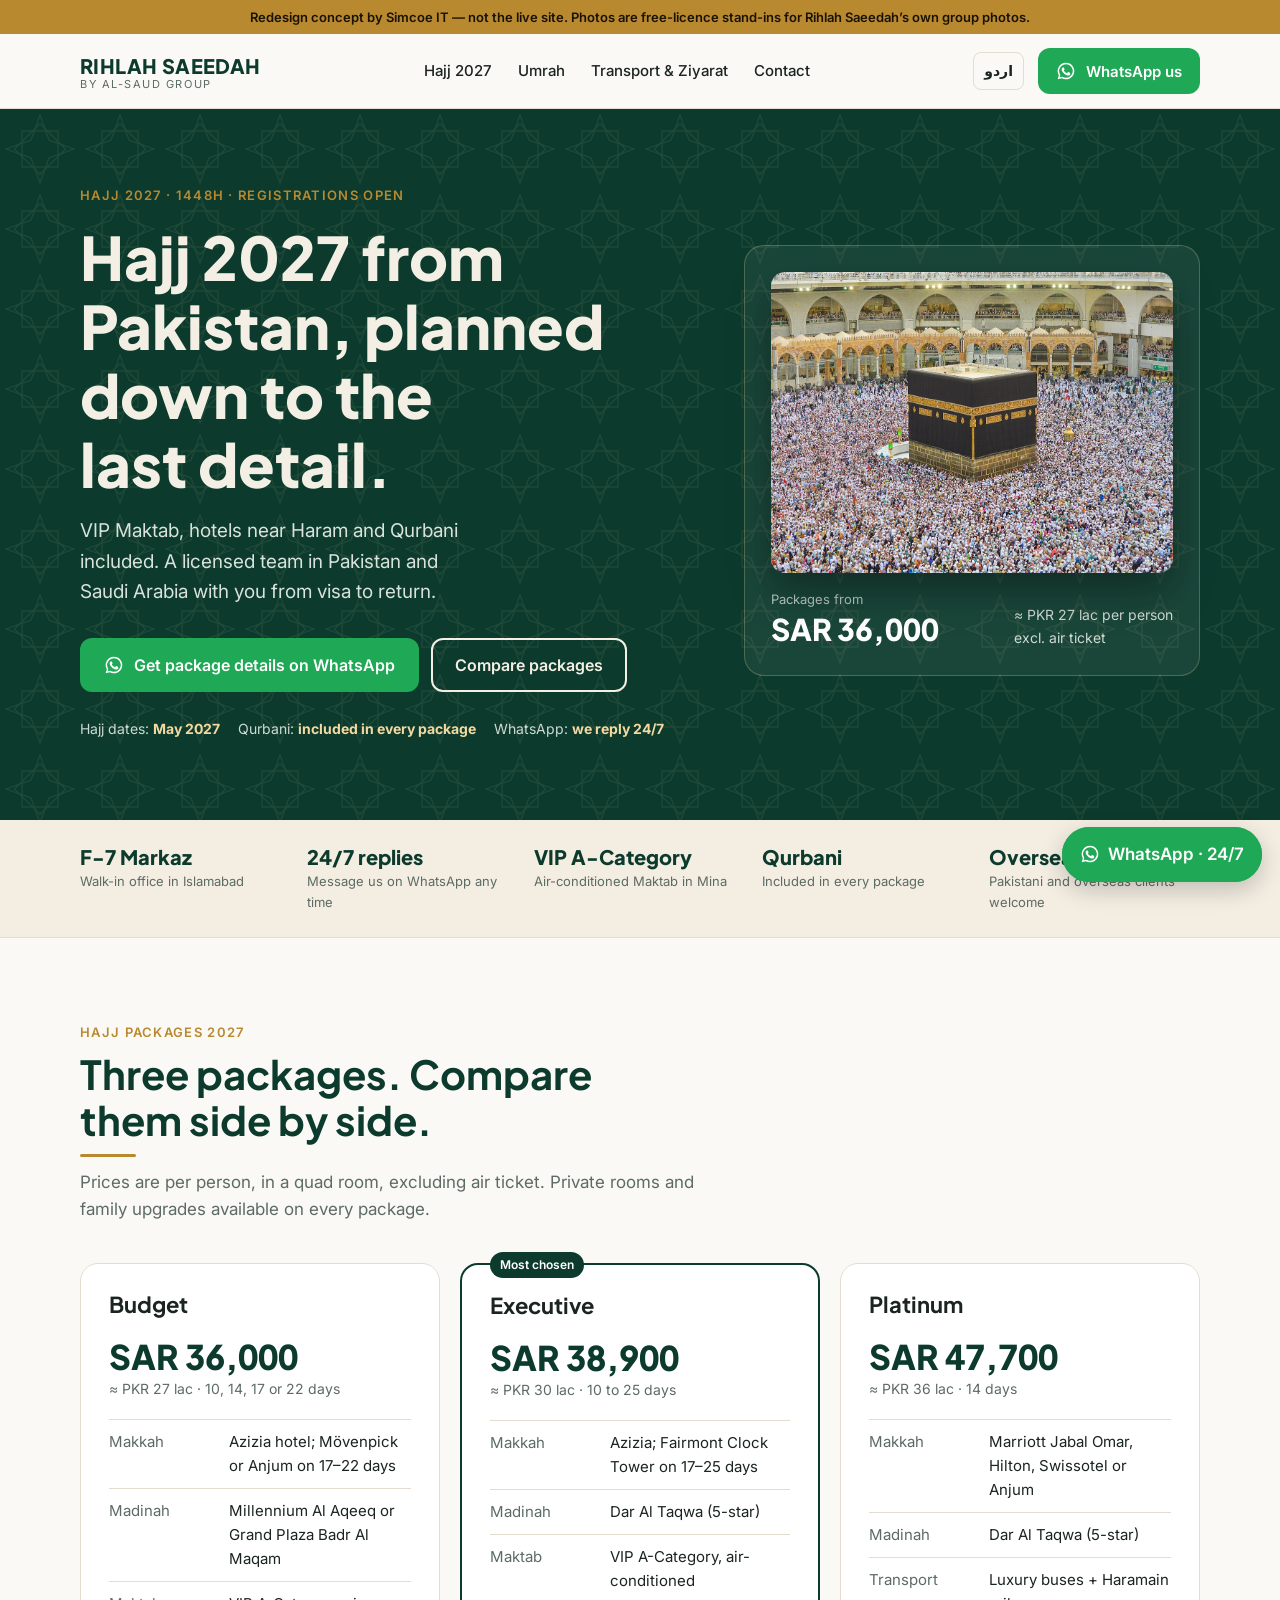
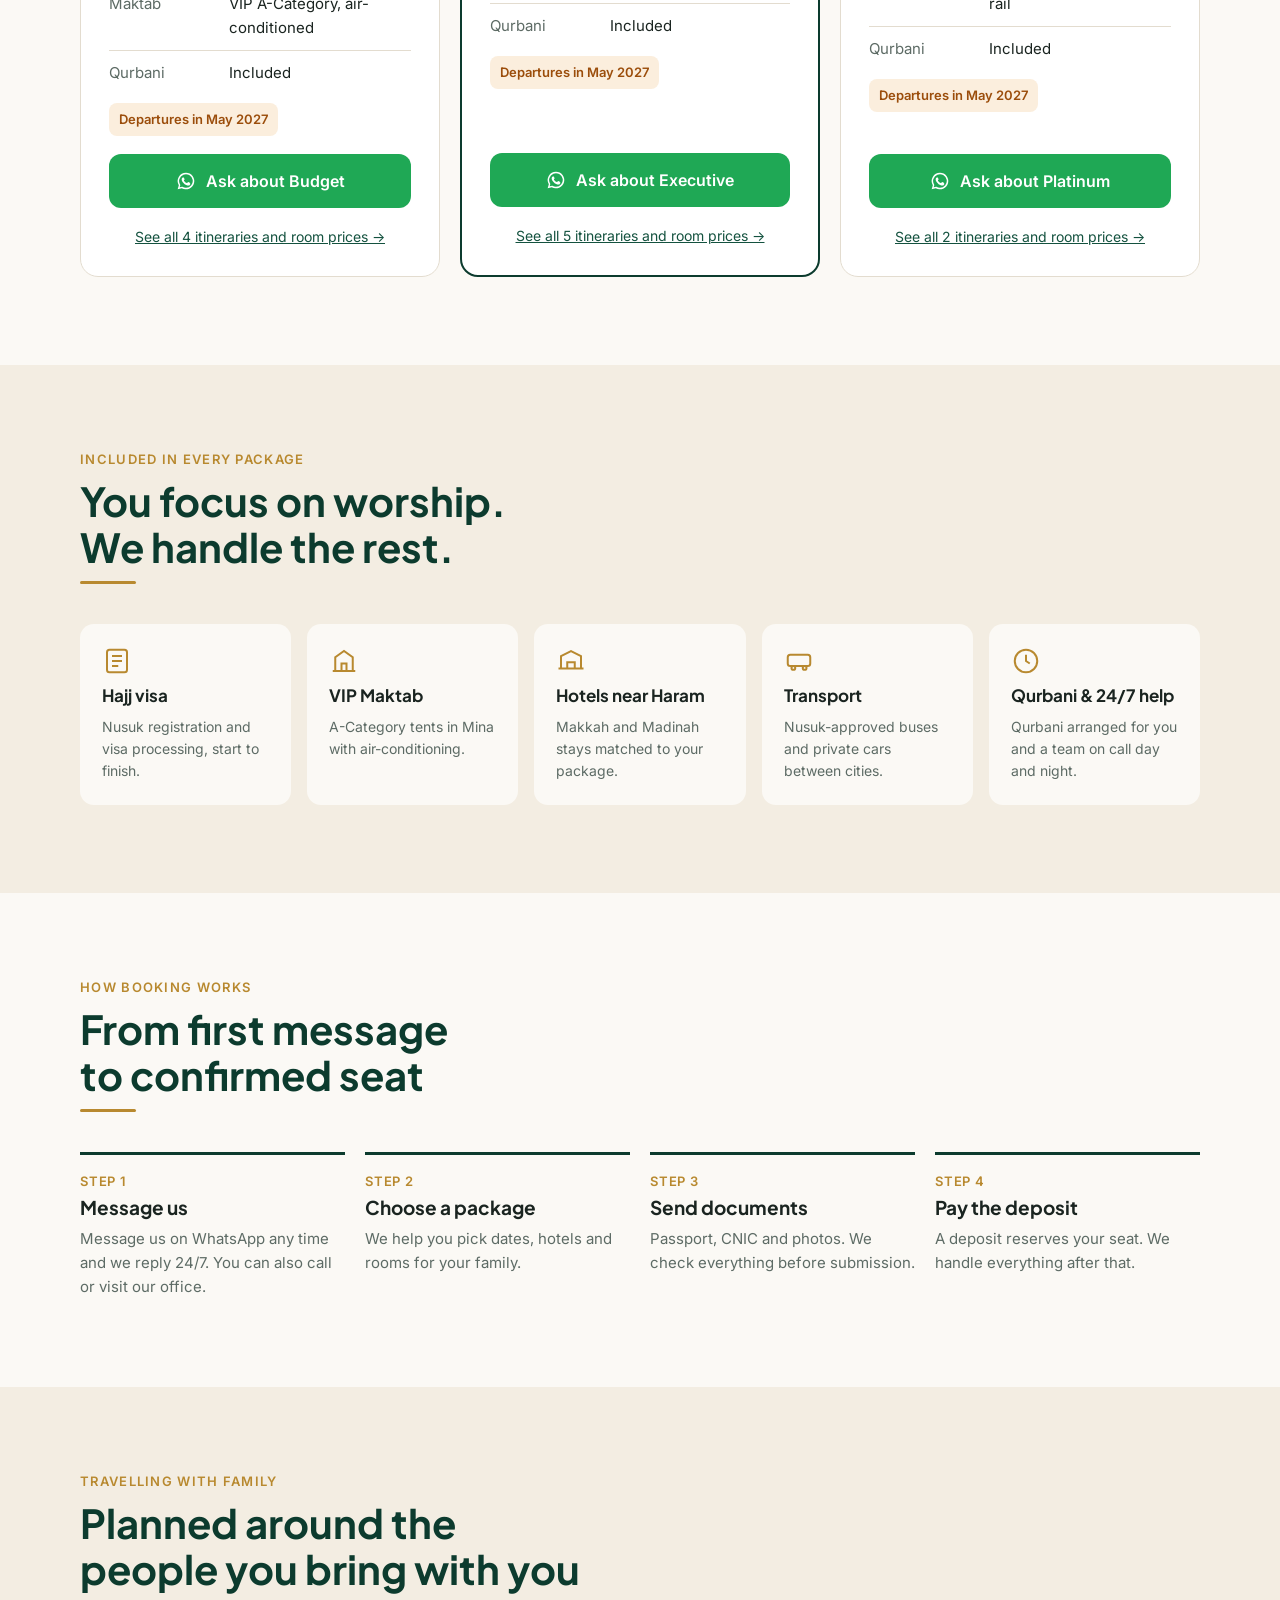
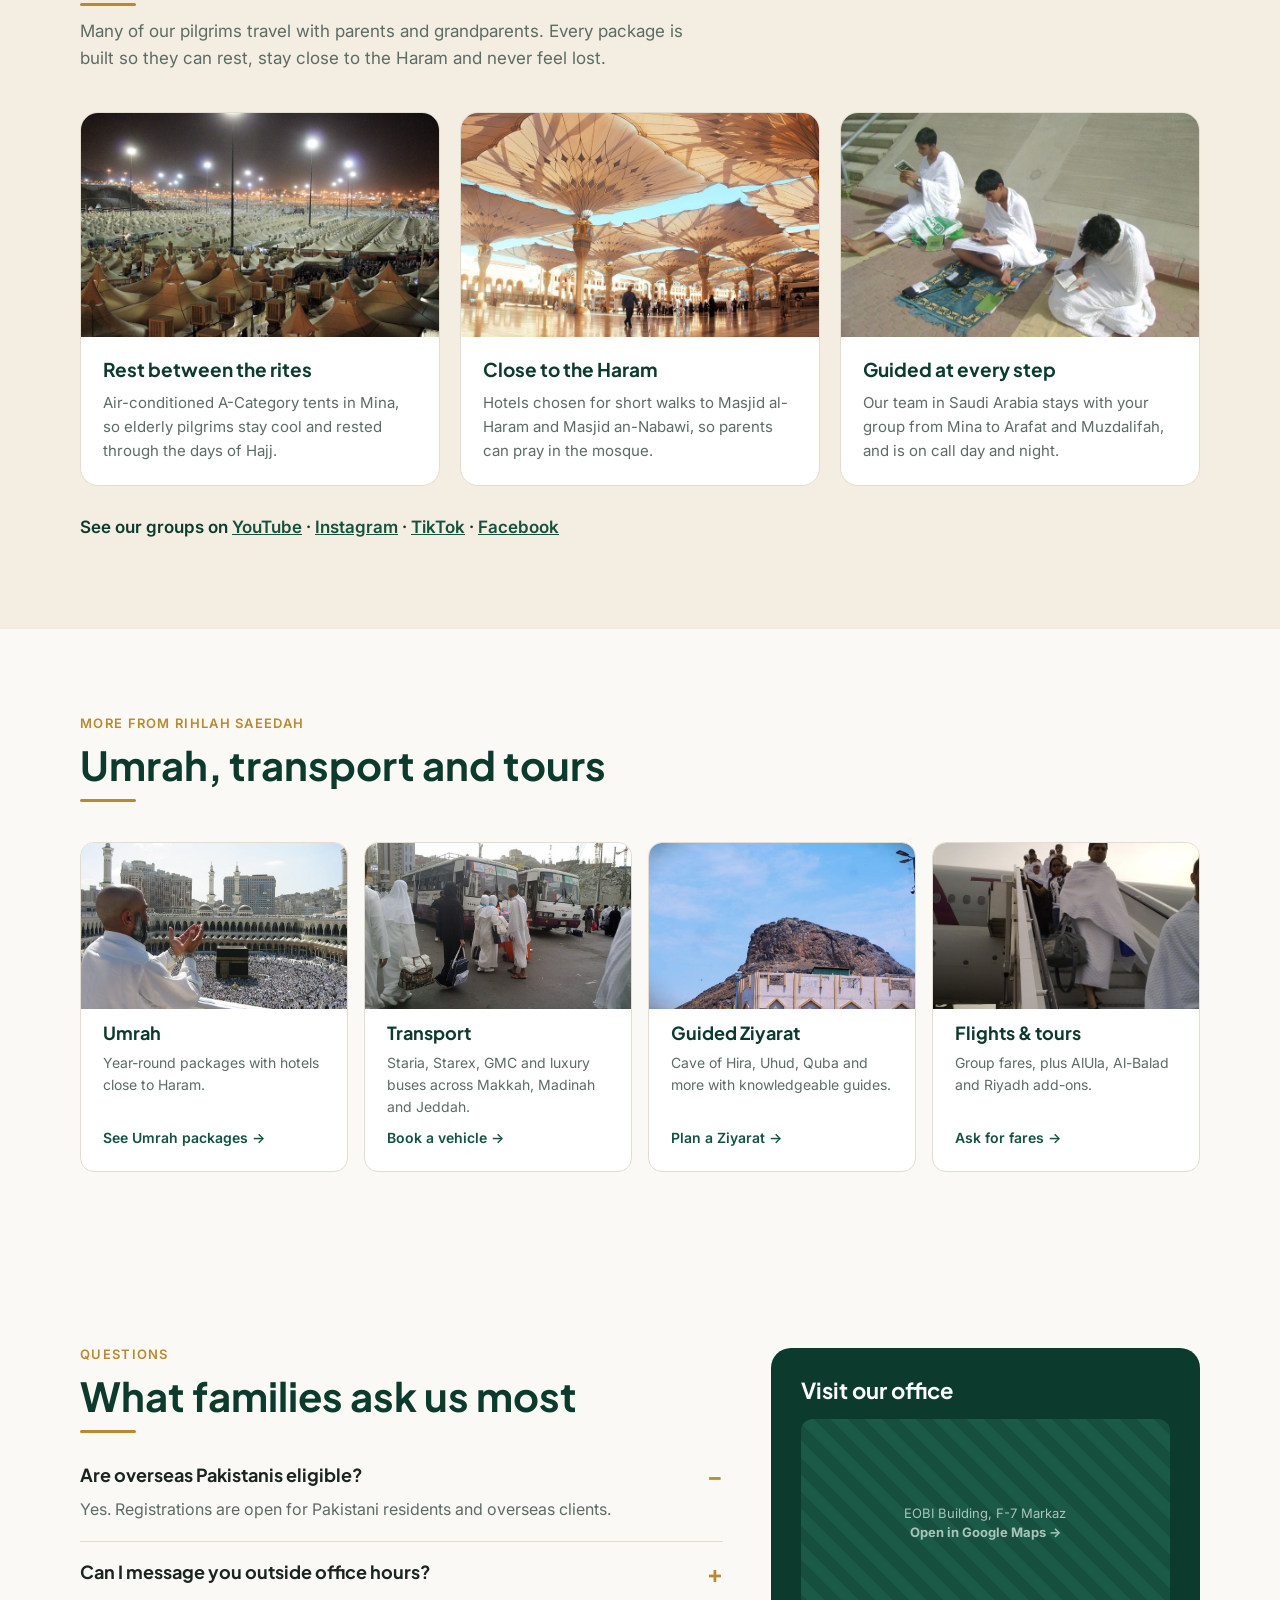
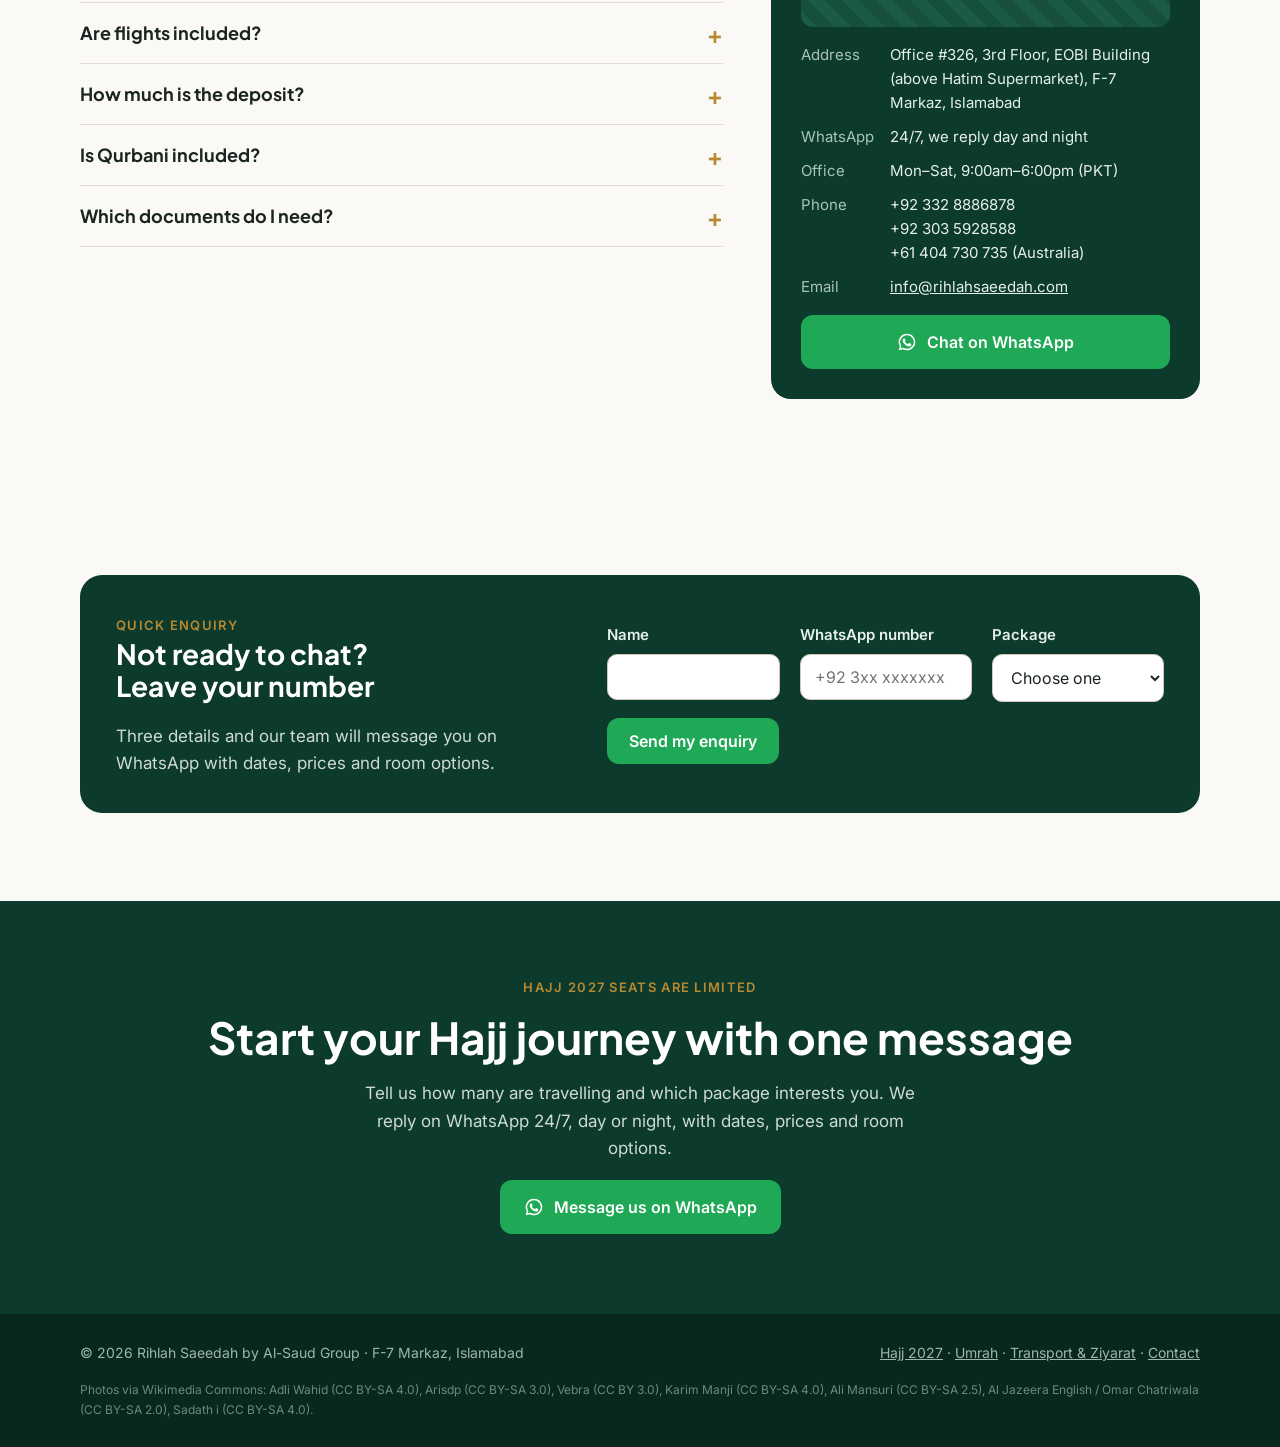
==== commit e6cdf265: "Add full-screen mobile menu and Urdu (RTL) version of all pages Co-Authored-By: Claude Opus 5.5 <nor" ====
--- a/index.html
+++ b/index.html
@@ -13,6 +13,7 @@
 <link rel="stylesheet" href="anim.css">
 <script>(function(d){if(!(window.matchMedia&&matchMedia("(prefers-reduced-motion: reduce)").matches)){d.classList.add("anim");setTimeout(function(){if(!window.__animReady)d.classList.remove("anim")},2500)}})(document.documentElement)</script>
 <script src="anim.js" defer></script>
+<script src="menu.js" defer></script>
 <meta name="robots" content="noindex, nofollow">
 <!-- Visit tracking: Microsoft Clarity. Replace CLARITY_PROJECT_ID with your project ID. -->
 <script>
@@ -31,7 +32,7 @@
       <a href="index.html#packages">Hajj 2027</a><a href="umrah.html">Umrah</a><a href="transport.html">Transport &amp; Ziyarat</a><a href="contact.html">Contact</a>
     </nav>
     <div class="hdr-actions">
-      <a class="lang" href="#" lang="ur">اردو</a>
+      <a class="lang" href="ur/index.html" lang="ur" hreflang="ur">اردو</a>
       <a class="btn btn-wa" target="_blank" rel="noopener" href="https://wa.me/923328886878?text=Assalam%20o%20Alaikum%2C%20I%20would%20like%20details%20of%20your%20Hajj%202027%20packages."><svg class="wa-ico"><use href="#wa"/></svg>WhatsApp us</a>
     </div>
   </div>
--- a/styles.css
+++ b/styles.css
@@ -264,3 +264,60 @@
 @media (max-width:980px){.contact-grid,.quick{grid-template-columns:1fr}.quick .fields{grid-template-columns:1fr}}
 @media (max-width:560px){.fields{grid-template-columns:1fr}.formcard{padding:22px}.quick{padding:24px}}
 .sent[hidden],form[hidden]{display:none!important}
+
+/* ---- mobile menu: hamburger + full-screen overlay (built by menu.js) ---- */
+.burger{display:none;position:relative;width:46px;height:46px;border:1px solid var(--line);border-radius:12px;background:#fff;cursor:pointer;padding:0;flex:none;transition:background-color .3s,border-color .3s}
+.burger span{position:absolute;left:12px;height:2px;border-radius:2px;background:var(--green);transition:transform .45s cubic-bezier(.7,0,.2,1),opacity .25s,width .35s,background-color .3s,top .45s cubic-bezier(.7,0,.2,1)}
+.burger span:nth-child(1){top:15px;width:22px}
+.burger span:nth-child(2){top:22px;width:16px}
+.burger span:nth-child(3){top:29px;width:10px}
+.burger:hover span{width:22px}
+.burger:focus-visible{outline:3px solid var(--gold);outline-offset:2px}
+@media (max-width:980px){.burger{display:block}}
+
+.mmenu{position:fixed;inset:0;z-index:55;background:var(--green);color:#f4efe4;overflow-y:auto;overscroll-behavior:contain;
+  visibility:hidden;clip-path:circle(0 at var(--cx,90%) var(--cy,40px));transition:clip-path .7s cubic-bezier(.7,0,.2,1),visibility 0s .7s}
+.mmenu::before{content:"";position:fixed;inset:0;opacity:.08;pointer-events:none;background-image:url("data:image/svg+xml,%3Csvg xmlns='http://www.w3.org/2000/svg' width='80' height='80' viewBox='0 0 80 80'%3E%3Cg fill='none' stroke='%23f3d9a0' stroke-width='1.2'%3E%3Cpath d='M40 6l9 25 25 9-25 9-9 25-9-25-25-9 25-9z'/%3E%3Crect x='22' y='22' width='36' height='36' transform='rotate(45 40 40)'/%3E%3Crect x='22' y='22' width='36' height='36'/%3E%3C/g%3E%3C/svg%3E")}
+.mmenu::after{content:"";position:fixed;width:520px;height:520px;right:-200px;bottom:-200px;border-radius:50%;pointer-events:none;background:radial-gradient(circle,rgba(184,137,47,.28),transparent 65%)}
+.mm-in{position:relative;z-index:1;min-height:100%;display:flex;flex-direction:column;gap:28px;padding:var(--top,110px) max(24px,env(safe-area-inset-left)) max(28px,env(safe-area-inset-bottom))}
+.mm-links{list-style:none;margin:0;padding:0}
+.mm-links li{border-bottom:1px solid rgba(243,217,160,.16)}
+.mm-links a{display:grid;grid-template-columns:34px 1fr auto;align-items:center;gap:12px;padding:13px 0;text-decoration:none}
+.mm-links small{font:600 12px var(--body);color:var(--gold);letter-spacing:.08em}
+.mm-links b{display:block;font:800 clamp(24px,6.6vw,34px)/1.1 var(--display);color:#fff;letter-spacing:-.01em}
+.mm-links em{display:block;font:400 13px/1.4 var(--body);font-style:normal;color:#a9c4b8;margin-top:3px}
+.mm-links i{font-style:normal;font-size:22px;color:var(--gold);transition:transform .3s}
+.mm-links a:hover i,.mm-links a:focus-visible i{transform:translateX(6px)}
+.mm-links a[aria-current] b{color:#f3d9a0}
+.mm-links a:focus-visible{outline:2px solid var(--gold);outline-offset:4px;border-radius:6px}
+.mm-pk{display:flex;flex-wrap:wrap;gap:8px}
+.mm-pk span{flex-basis:100%;font:600 12px var(--body);letter-spacing:.1em;text-transform:uppercase;color:var(--gold);margin-bottom:2px}
+.mm-pk a{flex:1 1 0;min-width:96px;text-decoration:none;border:1px solid rgba(243,217,160,.3);border-radius:14px;padding:12px;font:700 15px var(--display);color:#fff;background:rgba(255,255,255,.04)}
+.mm-pk a small{display:block;font:500 12px var(--body);color:#cfdad3;margin-top:3px}
+.mm-foot{margin-top:auto;display:flex;flex-direction:column;gap:16px}
+.mm-wa{justify-content:center;flex-wrap:wrap;padding:18px 22px;font-size:17px;border-radius:16px;box-shadow:0 14px 34px -12px rgba(31,168,85,.7)}
+.mm-wa small{flex-basis:100%;text-align:center;font:500 12px var(--body);opacity:.9;margin-top:-4px}
+.mm-meta{display:flex;flex-direction:column;gap:4px;font-size:13px;color:#a9c4b8;text-align:center}
+.mm-meta a{font:700 17px var(--display);color:#fff;text-decoration:none}
+
+/* open state */
+.menu-open .mmenu{visibility:visible;clip-path:circle(150% at var(--cx,90%) var(--cy,40px));transition:clip-path .8s cubic-bezier(.7,0,.2,1),visibility 0s}
+.menu-open body{overflow:hidden}
+.menu-open header.top{z-index:60;background:transparent!important;border-color:transparent;box-shadow:none!important;-webkit-backdrop-filter:none!important;backdrop-filter:none!important}
+.menu-open header.top .brand b{color:#fff}
+.menu-open header.top .brand span{color:#a9c4b8}
+.menu-open header.top .lang,.menu-open header.top .hdr-actions .btn,.menu-open .float-wa,.menu-open .progress{opacity:0;pointer-events:none}
+.brand b,.brand span,.lang,.float-wa{transition:color .4s,opacity .3s}
+.menu-open .burger{background:rgba(255,255,255,.08);border-color:rgba(243,217,160,.35)}
+.menu-open .burger span{background:#fff;width:22px}
+.menu-open .burger span:nth-child(1){top:22px;transform:rotate(45deg)}
+.menu-open .burger span:nth-child(2){opacity:0;transform:translateX(10px)}
+.menu-open .burger span:nth-child(3){top:22px;transform:rotate(-45deg)}
+
+/* items rise in after the circle opens */
+.mm-links li,.mm-pk,.mm-foot{opacity:0;transform:translateY(26px);transition:opacity .3s,transform .3s}
+.menu-open .mm-links li,.menu-open .mm-pk,.menu-open .mm-foot{opacity:1;transform:none;transition:opacity .6s cubic-bezier(.2,.7,.2,1),transform .7s cubic-bezier(.2,.7,.2,1);transition-delay:calc(.28s + var(--i) * 60ms)}
+@media (prefers-reduced-motion:reduce){
+  .mmenu,.menu-open .mmenu{transition:none}
+  .mm-links li,.mm-pk,.mm-foot,.menu-open .mm-links li,.menu-open .mm-pk,.menu-open .mm-foot{transition:none;transform:none}
+}
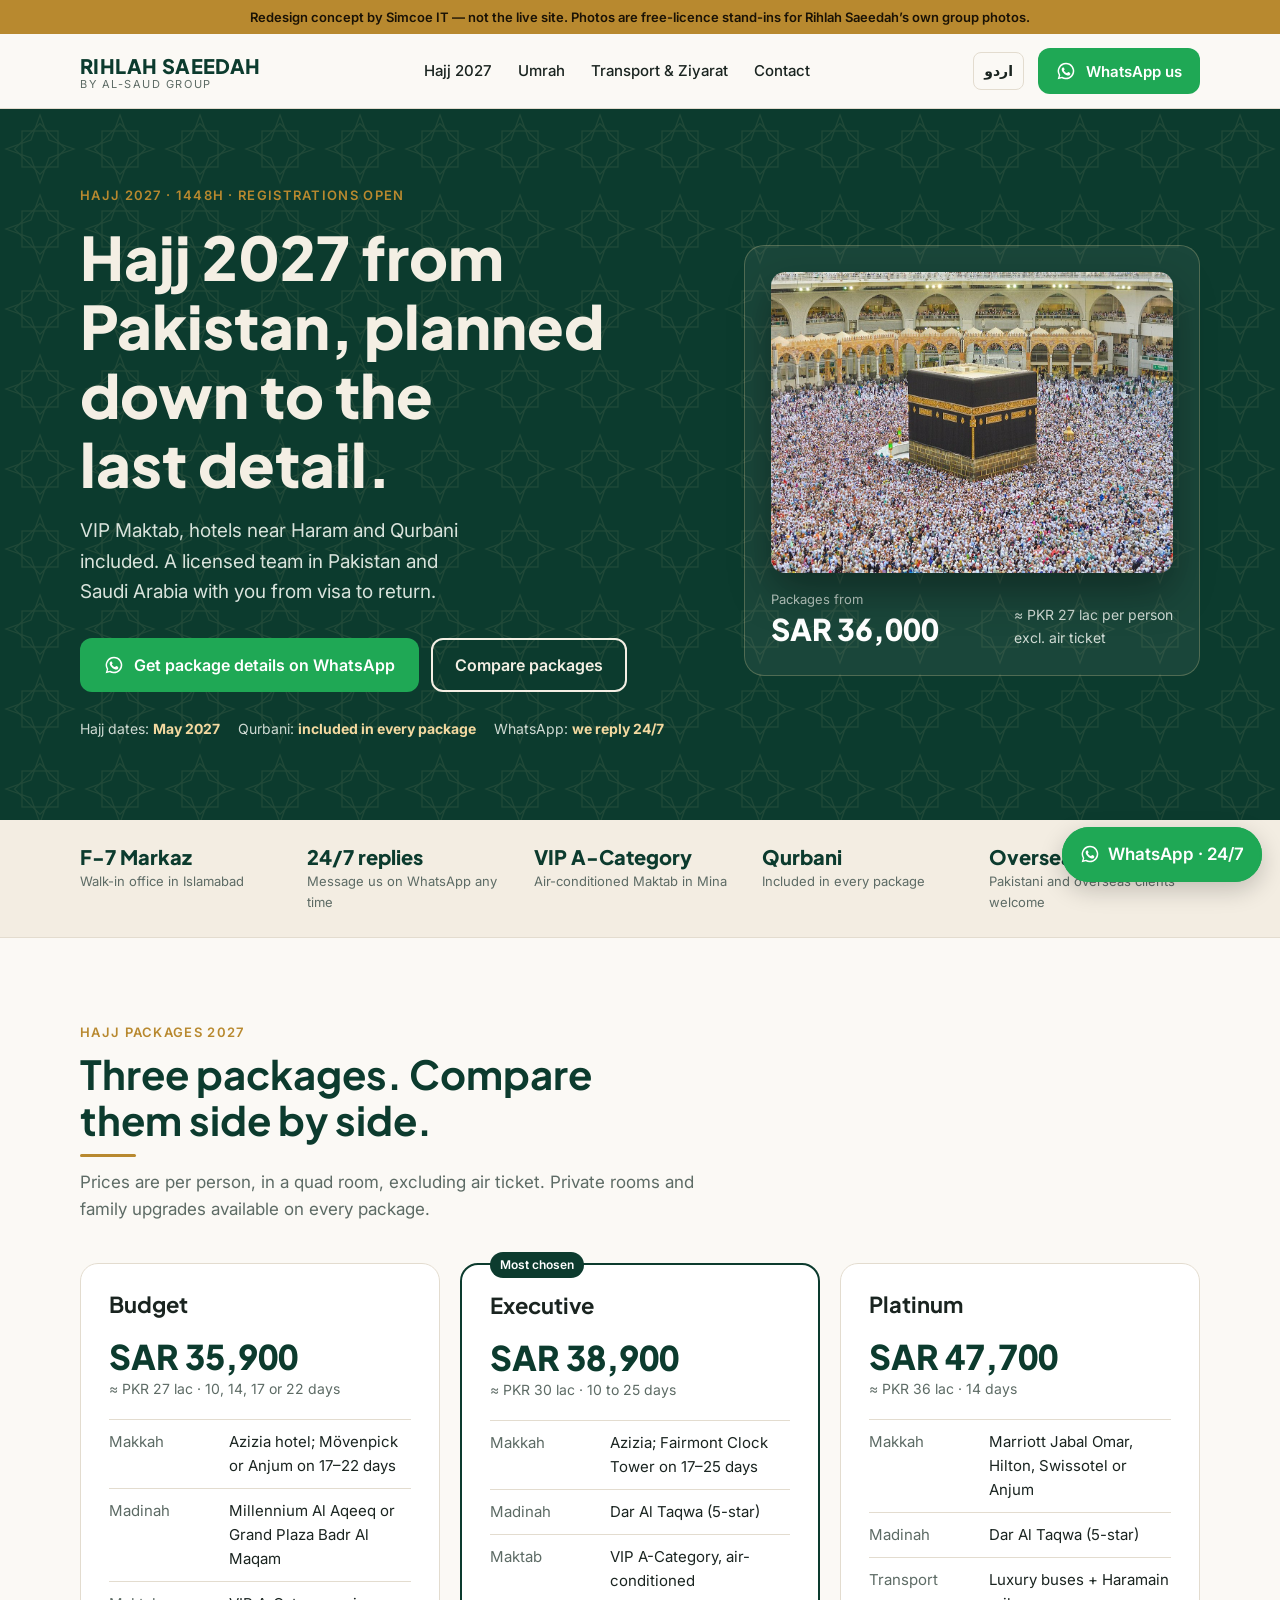
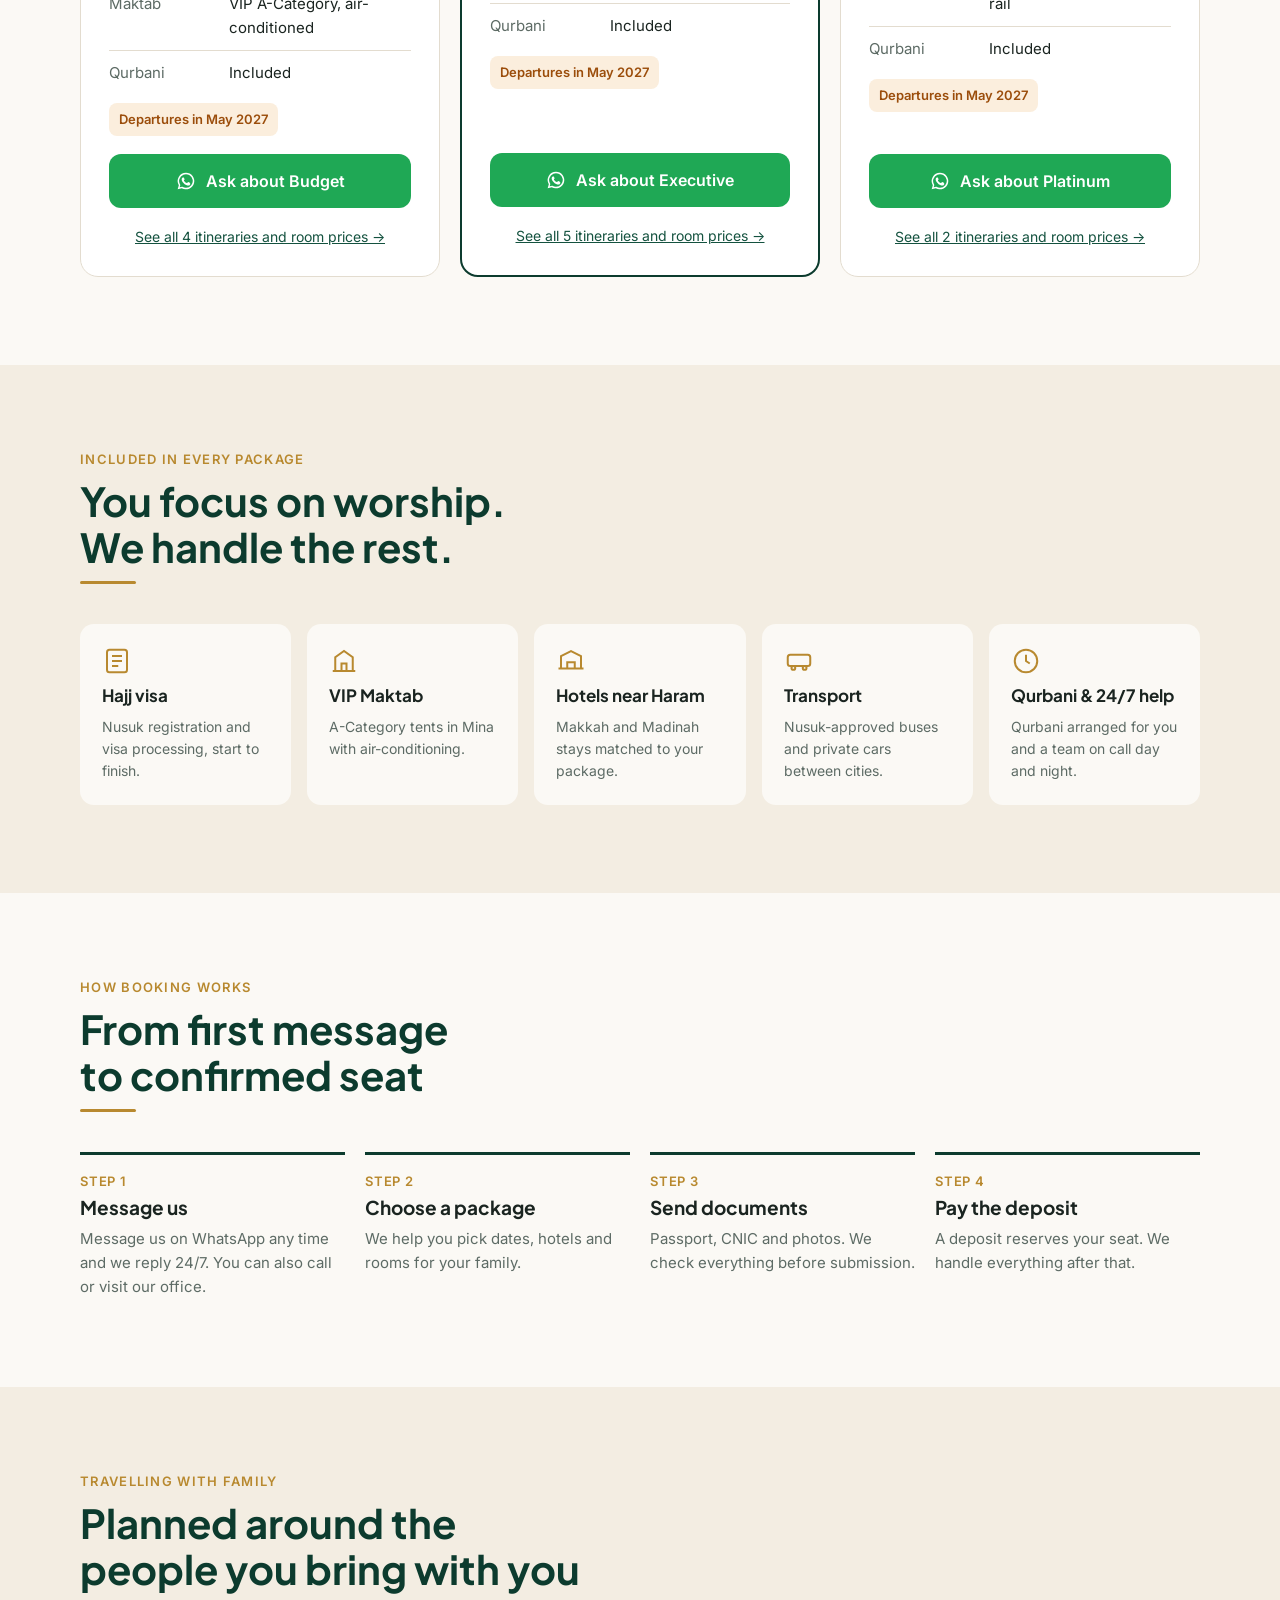
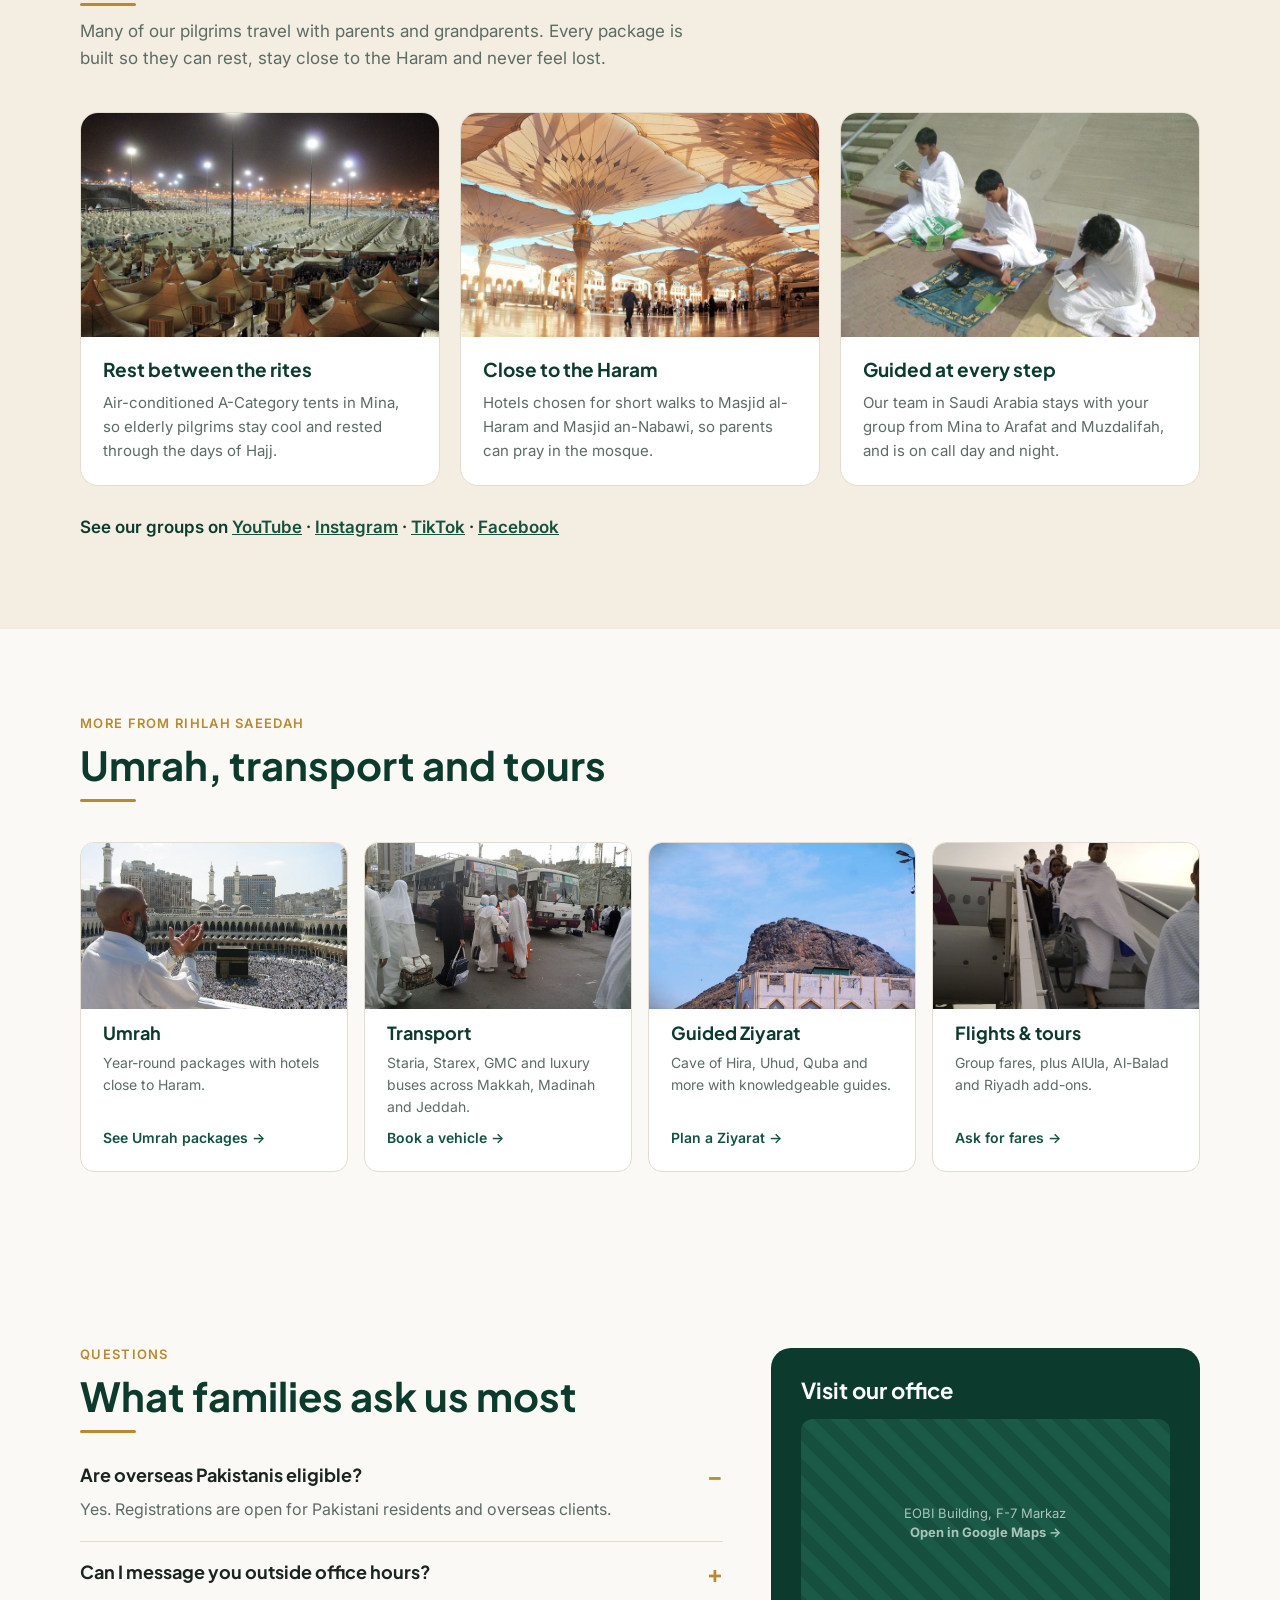
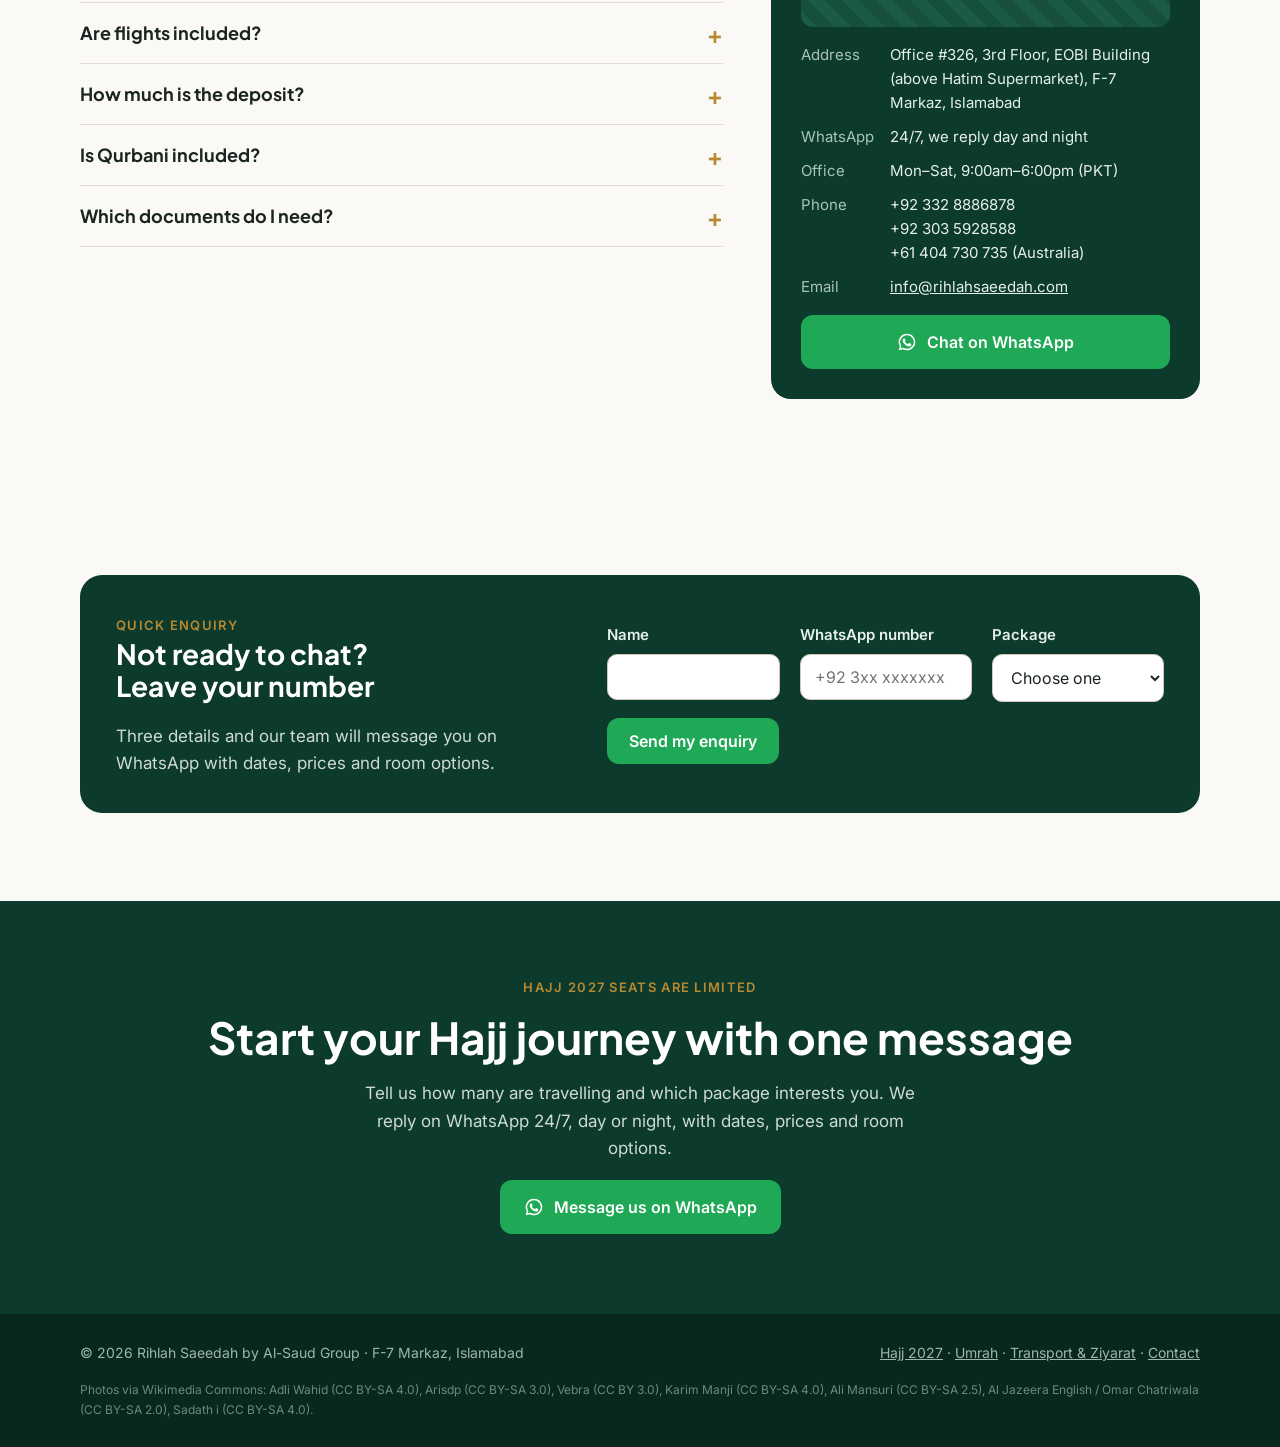
==== commit c9c084e2: "Add Microsoft Clarity project ID for visit tracking Co-Authored-By: Claude Opus 5.5 <noreply@anthrop" ====
--- a/index.html
+++ b/index.html
@@ -15,9 +15,9 @@
 <script src="anim.js" defer></script>
 <script src="menu.js" defer></script>
 <meta name="robots" content="noindex, nofollow">
-<!-- Visit tracking: Microsoft Clarity. Replace CLARITY_PROJECT_ID with your project ID. -->
+<!-- Visit tracking: Microsoft Clarity. Project zhpdzmc0x0. -->
 <script>
-(function(c,l,a,r,i,t,y){c[a]=c[a]||function(){(c[a].q=c[a].q||[]).push(arguments)};t=l.createElement(r);t.async=1;t.src="https://www.clarity.ms/tag/"+i;y=l.getElementsByTagName(r)[0];y.parentNode.insertBefore(t,y);})(window,document,"clarity","script","CLARITY_PROJECT_ID");
+(function(c,l,a,r,i,t,y){c[a]=c[a]||function(){(c[a].q=c[a].q||[]).push(arguments)};t=l.createElement(r);t.async=1;t.src="https://www.clarity.ms/tag/"+i;y=l.getElementsByTagName(r)[0];y.parentNode.insertBefore(t,y);})(window,document,"clarity","script","zhpdzmc0x0");
 (function(){var k="demo_visitor",v=new URLSearchParams(location.search).get("v");try{if(v)sessionStorage.setItem(k,v);v=v||sessionStorage.getItem(k);}catch(e){}if(v)clarity("set","visitor",v);})();
 </script>
 
--- a/styles.css
+++ b/styles.css
@@ -303,7 +303,8 @@
 /* open state */
 .menu-open .mmenu{visibility:visible;clip-path:circle(150% at var(--cx,90%) var(--cy,40px));transition:clip-path .8s cubic-bezier(.7,0,.2,1),visibility 0s}
 .menu-open body{overflow:hidden}
-.menu-open header.top{z-index:60;background:transparent!important;border-color:transparent;box-shadow:none!important;-webkit-backdrop-filter:none!important;backdrop-filter:none!important}
+.menu-open header.top{position:fixed;top:0;left:0;right:0;padding-top:env(safe-area-inset-top);z-index:60;background:transparent!important;border-color:transparent;box-shadow:none!important;-webkit-backdrop-filter:none!important;backdrop-filter:none!important}
+.menu-open.mm-scrolled header.top{background:rgba(10,48,37,.72)!important;-webkit-backdrop-filter:saturate(1.4) blur(16px)!important;backdrop-filter:saturate(1.4) blur(16px)!important;border-bottom-color:rgba(243,217,160,.18);box-shadow:0 10px 30px -12px rgba(0,0,0,.45)!important}
 .menu-open header.top .brand b{color:#fff}
 .menu-open header.top .brand span{color:#a9c4b8}
 .menu-open header.top .lang,.menu-open header.top .hdr-actions .btn,.menu-open .float-wa,.menu-open .progress{opacity:0;pointer-events:none}
